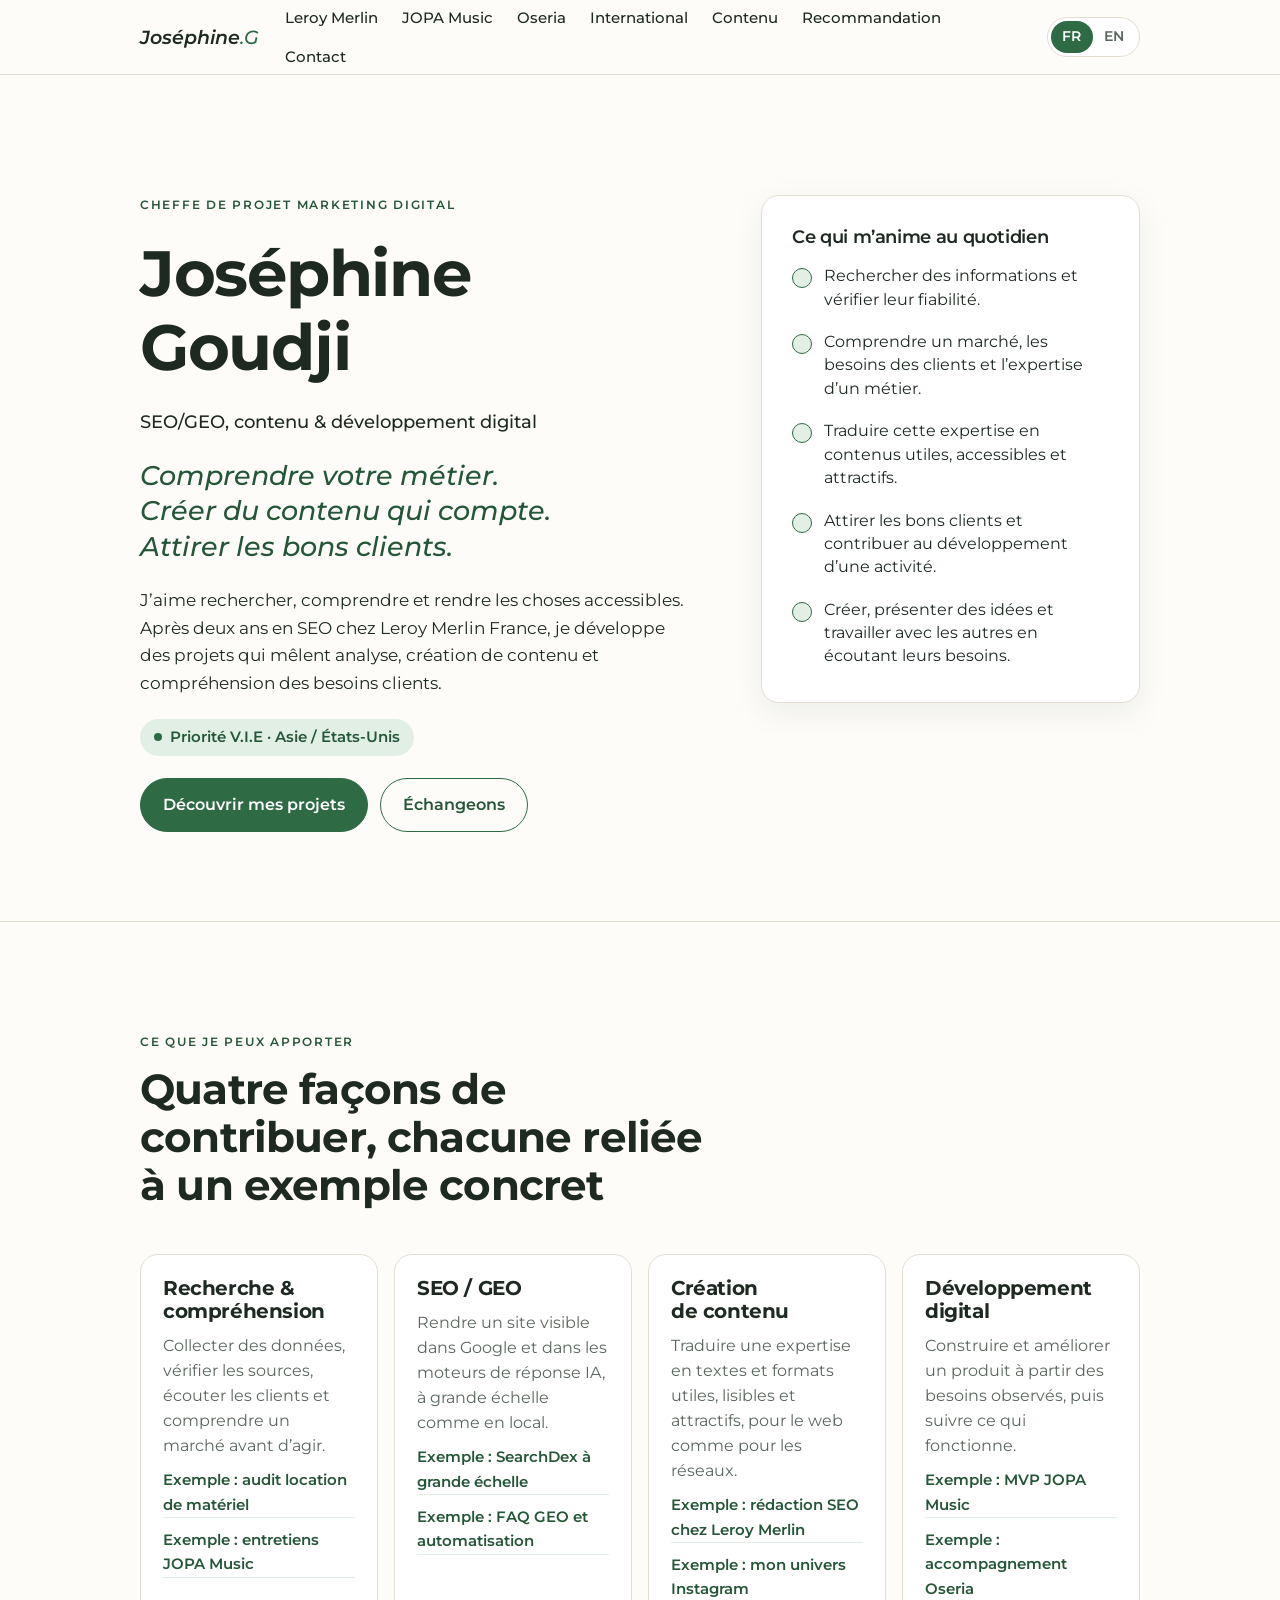
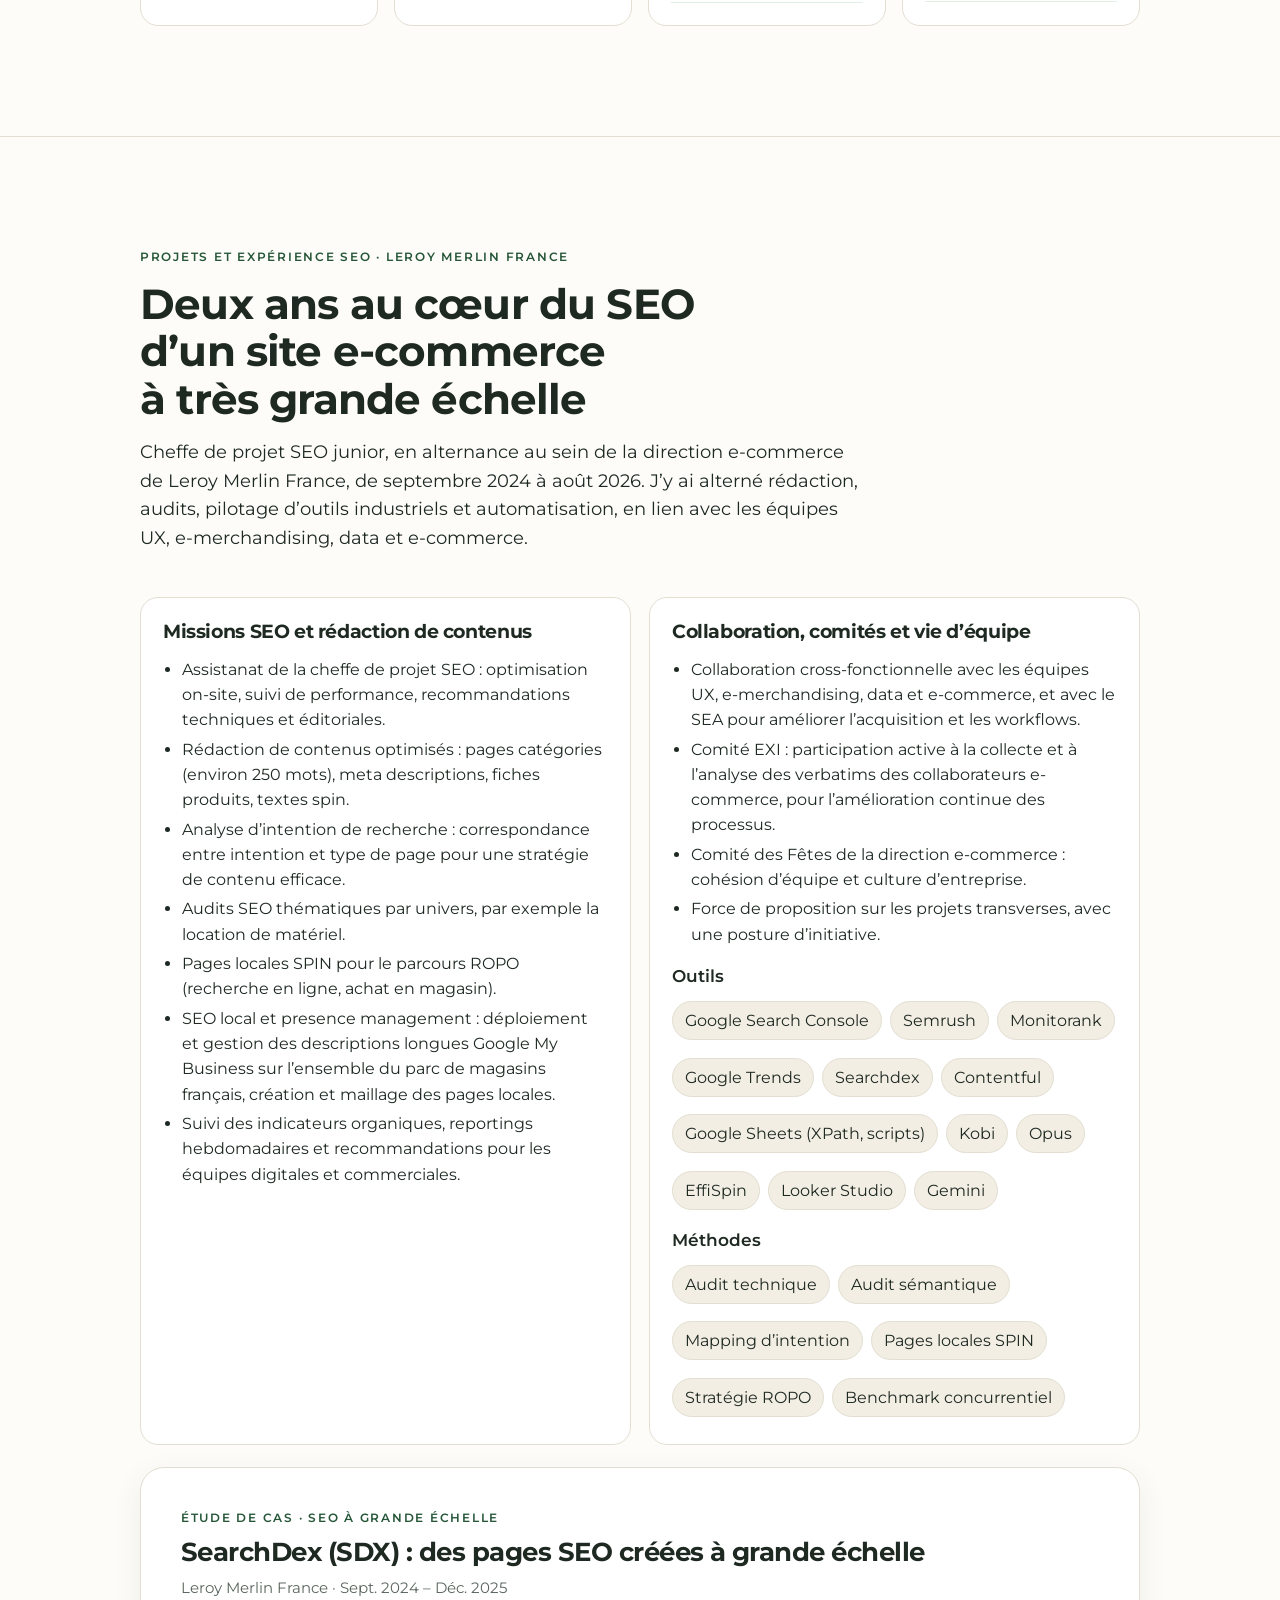
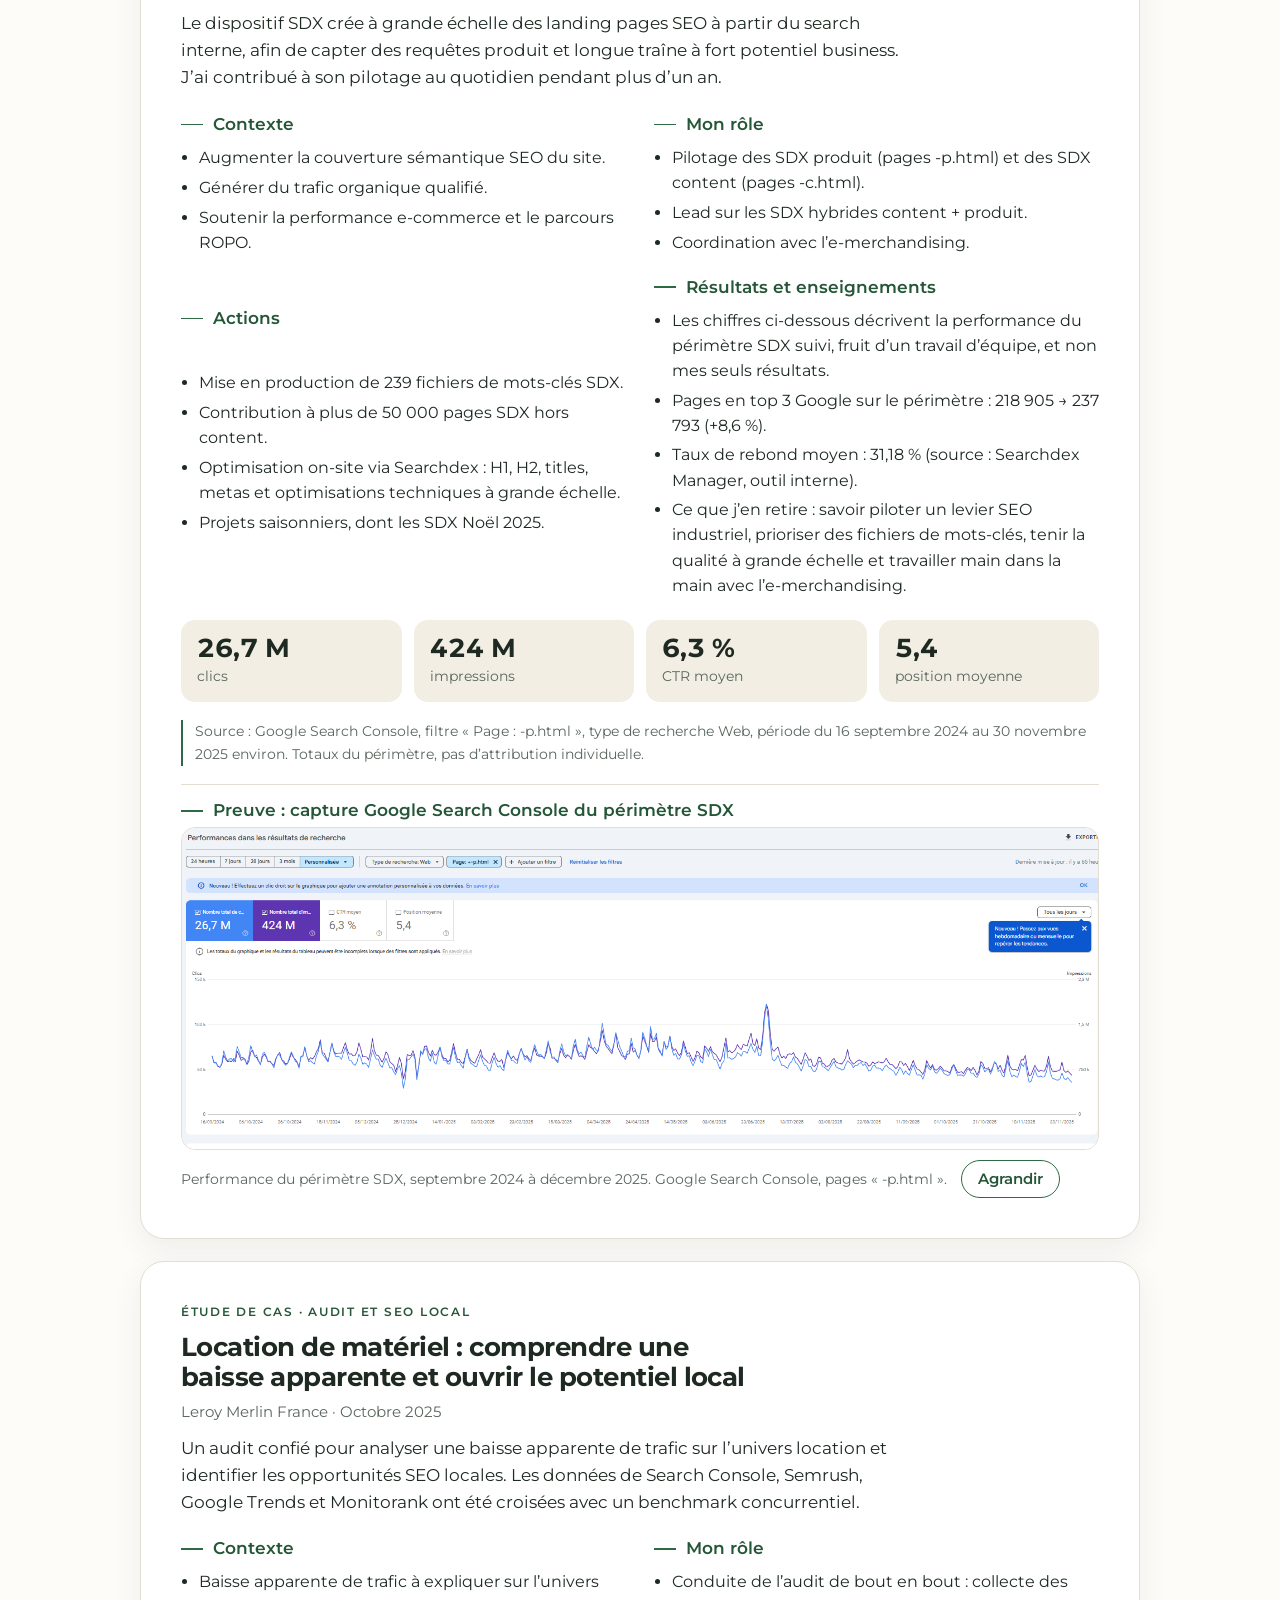
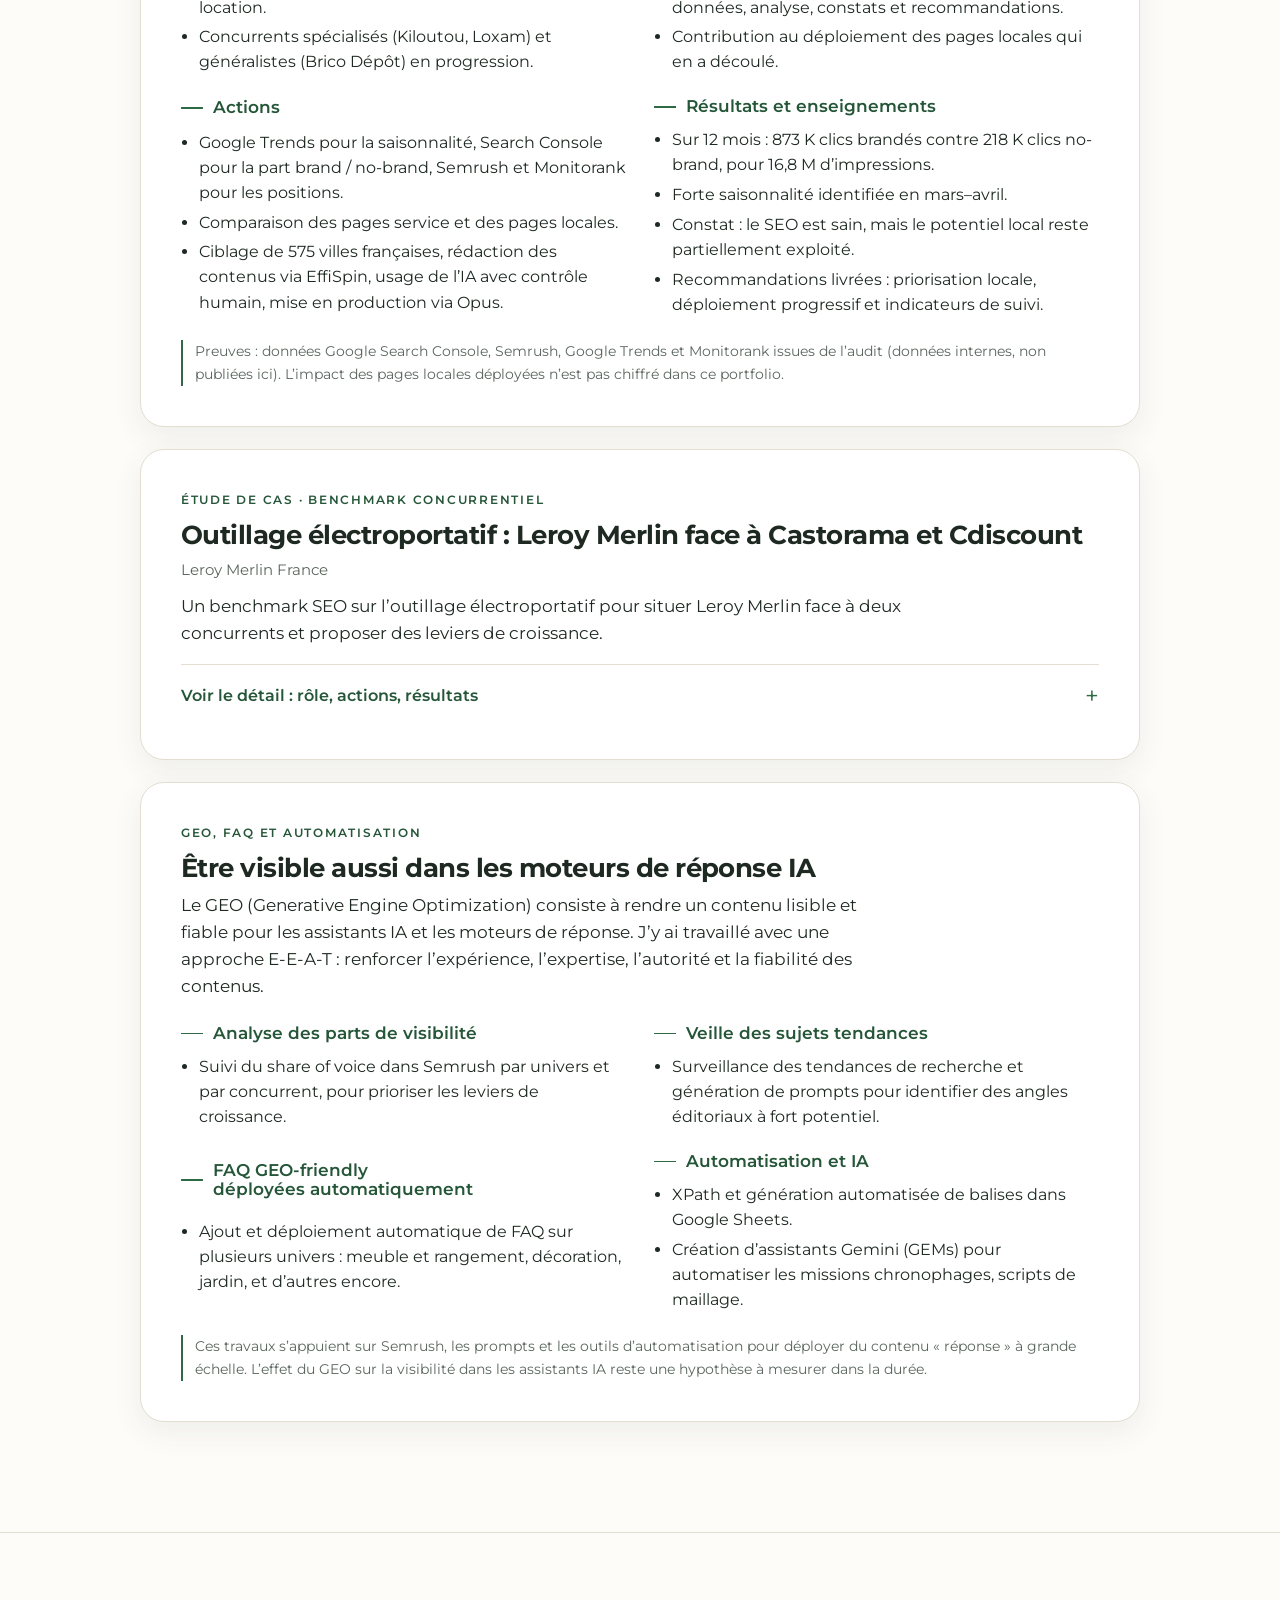
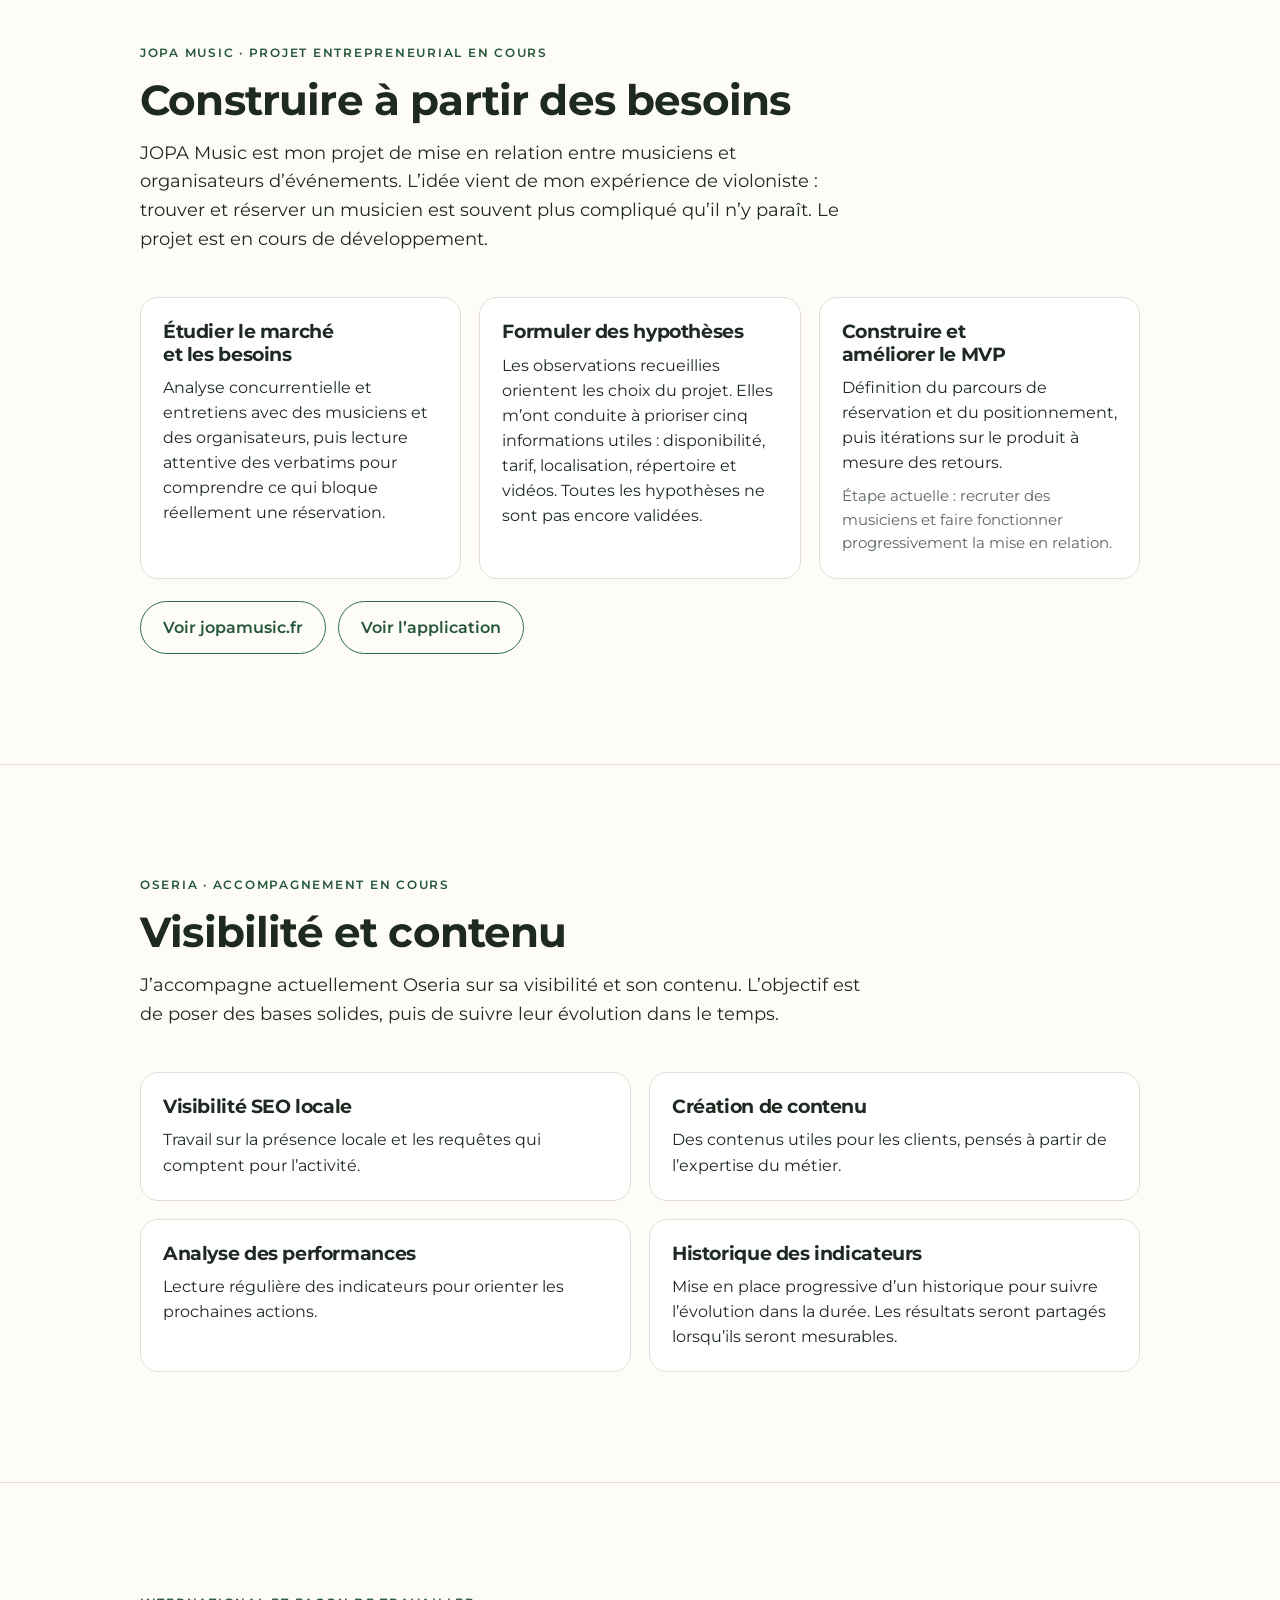
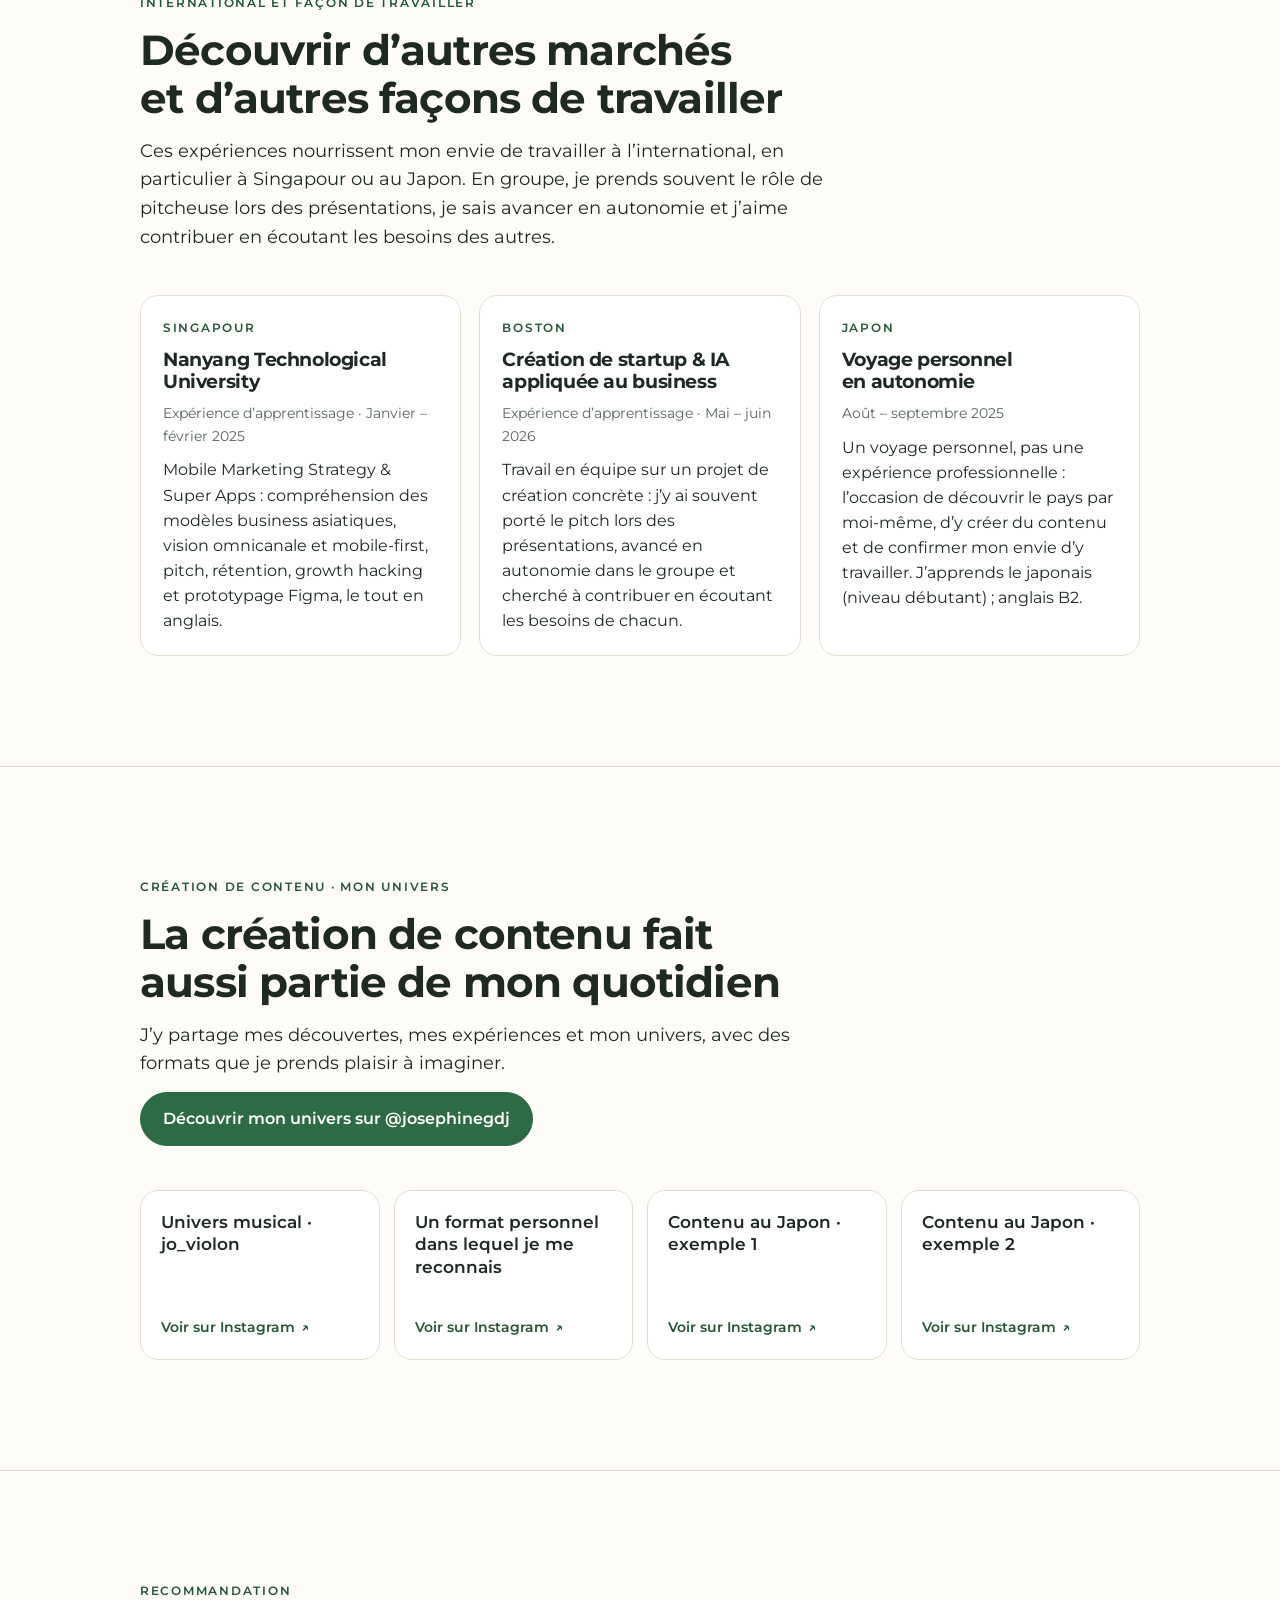
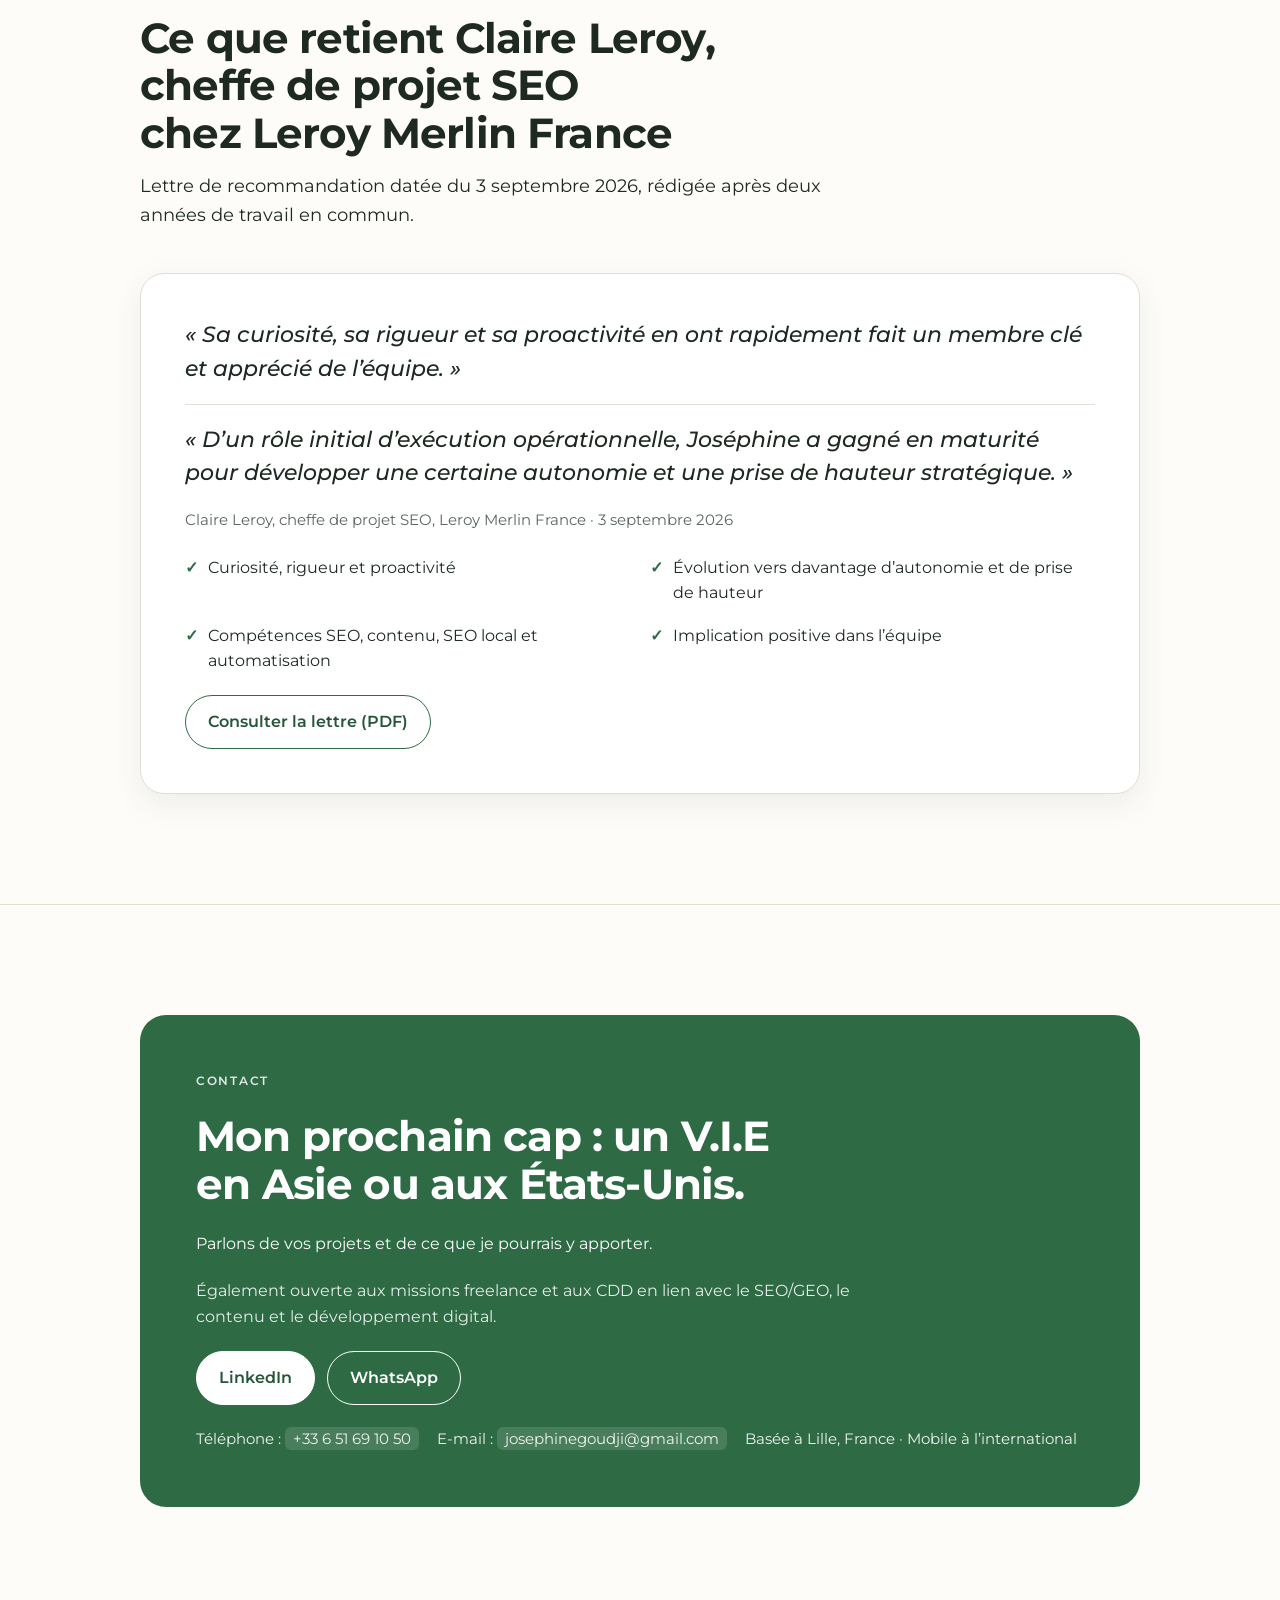
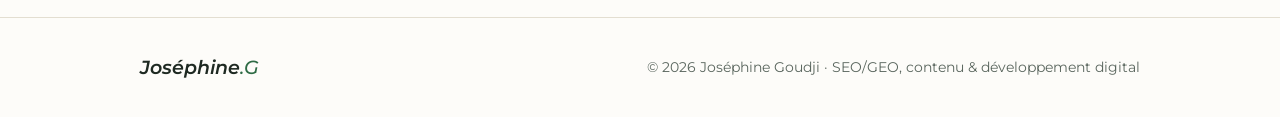
==== index.html @ da3f909b "Add bilingual portfolio with SEO evidence and recommendation letter" ====
<!doctype html><html><head><meta charset=utf8><meta name=viewport content="width=device-width,initial-scale=1,viewport-fit=cover"><style>:root{color-scheme:light;box-sizing:border-box;padding-top:env(safe-area-inset-top,0px);padding-bottom:env(safe-area-inset-bottom,0px)}html{scroll-padding-top:env(safe-area-inset-top,0px)}body{margin:0;padding:0;font:14px -apple-system,BlinkMacSystemFont,sans-serif;background:#faf9f5;color:#141413}img{max-width:100%}[hidden]:not([hidden=until-found i]){display:none!important}</style></head><body>
<title>Joséphine Goudji</title>
<meta name="description" content="Joséphine Goudji, cheffe de projet marketing digital : SEO/GEO, création de contenu et développement digital. Deux ans en SEO chez Leroy Merlin France. Priorité V.I.E en Asie ou aux États-Unis.">
<meta name="author" content="Joséphine Goudji">
<meta property="og:title" content="Joséphine Goudji · SEO/GEO, contenu & développement digital">
<meta property="og:description" content="Comprendre votre métier. Créer du contenu qui compte. Attirer les bons clients.">
<meta property="og:type" content="website">
<link rel="preconnect" href="https://fonts.googleapis.com">
<link rel="preconnect" href="https://fonts.gstatic.com" crossorigin>
<link rel="stylesheet" href="https://fonts.googleapis.com/css2?family=Montserrat:ital,wght@0,400;0,500;0,600;0,700;1,400;1,500;1,600&display=swap">
<style>
/* Layout: one calm editorial column (max 1080px), sections separated by generous space, cream paper with green ink. */
:root{
  color-scheme:light;
  --bg:#FDFCF9;
  --surface:#FFFFFF;
  --surface-2:#F2EEE3;
  --fg:#1E2922;
  --muted:#5A665E;
  --accent:#2E6B45;
  --accent-ink:#255638;
  --accent-soft:#E2EFE5;
  --line:#E3DED1;
  --shadow:0 10px 30px rgba(46,61,50,.08);
  --display:"Montserrat","Helvetica Neue",Arial,sans-serif;
  --body:"Montserrat","Helvetica Neue",Arial,sans-serif;
  --radius:18px;
}

*{box-sizing:border-box}
html{scroll-behavior:smooth}
@media (prefers-reduced-motion: reduce){ html{scroll-behavior:auto} }
body{margin:0;background:var(--bg);color:var(--fg);font-family:var(--body);font-size:16px;line-height:1.6;-webkit-font-smoothing:antialiased}
img{max-width:100%;height:auto;display:block}
a{color:var(--accent-ink)}
a:focus-visible,button:focus-visible,summary:focus-visible{outline:3px solid var(--accent);outline-offset:3px;border-radius:6px}
h1,h2,h3,h4{font-family:var(--display);font-weight:700;line-height:1.15;margin:0;text-wrap:balance;letter-spacing:-.02em}
h1{font-size:clamp(2.4rem,5.5vw,4rem);font-weight:700}
h2{font-size:clamp(1.9rem,3.6vw,2.6rem)}
h3{font-size:clamp(1.3rem,2.2vw,1.6rem)}
h4{font-size:1.05rem;font-weight:600;letter-spacing:0}
p{margin:0}
ul{margin:0;padding-left:1.2em}
li{margin:.3em 0}
.wrap{max-width:1080px;margin:0 auto;padding-inline:clamp(16px,4vw,40px)}
.narrow{max-width:720px}
.eyebrow{font-size:.78rem;text-transform:uppercase;letter-spacing:.14em;color:var(--accent-ink);font-weight:600}
.muted{color:var(--muted)}
.section{padding-block:clamp(56px,9vw,110px);border-top:1px solid var(--line)}
.section-head{display:grid;gap:14px;margin-bottom:clamp(28px,4vw,44px);max-width:720px}
.lead{font-size:1.12rem;max-width:62ch}

/* language */
html[data-lang="fr"] [lang="en"]:not([data-keep]),
html[data-lang="en"] [lang="fr"]:not([data-keep]){display:none !important}

/* nav */
.nav{position:sticky;top:env(safe-area-inset-top,0px);z-index:50;background:color-mix(in srgb,var(--bg) 88%,transparent);backdrop-filter:blur(10px);-webkit-backdrop-filter:blur(10px);border-bottom:1px solid var(--line)}
.nav .wrap{display:flex;align-items:center;justify-content:space-between;gap:16px;min-height:64px}
.sig{font-family:var(--display);font-style:italic;font-weight:600;font-size:1.2rem;text-decoration:none;color:var(--fg);white-space:nowrap}
.sig b{color:var(--accent);font-weight:500}
.nav-links{display:flex;gap:4px;list-style:none;margin:0;padding:0;flex-wrap:wrap}
.nav-links a{text-decoration:none;color:var(--fg);padding:8px 10px;border-radius:999px;font-size:.95rem;font-weight:500}
.nav-links a:hover{background:var(--accent-soft)}
.nav-right{display:flex;align-items:center;gap:10px}
.lang{display:inline-flex;border:1px solid var(--line);border-radius:999px;padding:3px;background:var(--surface)}
.lang button{border:0;background:transparent;color:var(--muted);font:inherit;font-weight:600;font-size:.85rem;padding:5px 11px;border-radius:999px;cursor:pointer;letter-spacing:.04em}
.lang button[aria-pressed="true"]{background:var(--accent);color:#fff}
.menu-btn{display:none;border:1px solid var(--line);background:var(--surface);color:var(--fg);font:inherit;font-weight:600;padding:7px 12px;border-radius:999px;cursor:pointer}
@media (max-width: 900px){
  .menu-btn{display:inline-block}
  .nav-links{display:none;position:absolute;left:0;right:0;top:100%;background:var(--bg);border-bottom:1px solid var(--line);flex-direction:column;padding:10px clamp(16px,4vw,40px) 16px;box-shadow:var(--shadow)}
  .nav-links.open{display:flex}
  .nav-links a{padding:12px 10px;font-size:1.05rem}
}

/* buttons */
.btn{display:inline-flex;align-items:center;gap:8px;text-decoration:none;font-weight:600;padding:13px 22px;border-radius:999px;border:1.5px solid var(--accent);transition:transform .18s ease,background .18s ease,color .18s ease;font-size:1rem;cursor:pointer;font-family:var(--body)}
.btn-primary{background:var(--accent);color:#fff}
.btn-primary:hover{background:var(--accent-ink);border-color:var(--accent-ink)}
.btn-ghost{background:transparent;color:var(--accent-ink)}
.btn-ghost:hover{background:var(--accent-soft)}
.btn-sm{padding:9px 16px;font-size:.92rem}
@media (hover:hover){ .btn:hover{transform:translateY(-1px)} }
@media (prefers-reduced-motion: reduce){ .btn{transition:none} .btn:hover{transform:none} }

/* hero */
.hero{padding-block:clamp(56px,10vw,120px) clamp(48px,7vw,90px)}
.hero-grid{display:grid;gap:clamp(28px,5vw,64px);grid-template-columns:1.25fr .85fr;align-items:start}
@media (max-width: 860px){ .hero-grid{grid-template-columns:1fr} }
.hero-inner{display:grid;gap:22px}
.hero .tagline{font-family:var(--display);font-size:clamp(1.25rem,2.3vw,1.7rem);font-style:italic;font-weight:500;color:var(--accent-ink);line-height:1.3;max-width:24ch}
.hero .sub{font-size:1.15rem;font-weight:500}
.hero .intro{max-width:58ch;font-size:1.08rem}
.pill{display:inline-flex;align-items:center;gap:8px;background:var(--accent-soft);color:var(--accent-ink);border-radius:999px;padding:7px 14px;font-weight:600;font-size:.92rem;width:max-content;max-width:100%}
.pill::before{content:"";width:8px;height:8px;border-radius:50%;background:var(--accent);flex:none}
.cta-row{display:flex;flex-wrap:wrap;gap:12px}
.drives{background:var(--surface);border:1px solid var(--line);border-radius:var(--radius);padding:clamp(20px,3vw,30px);box-shadow:var(--shadow)}
.drives h2{font-size:1.15rem;margin-bottom:12px;font-weight:600}
.drives ul{list-style:none;padding:0;display:grid;gap:10px}
.drives li{display:flex;gap:12px;align-items:flex-start;line-height:1.45}
.drives li::before{content:"";flex:none;width:18px;height:18px;margin-top:4px;border-radius:50%;background:var(--accent-soft);border:1.5px solid var(--accent)}
.fade{animation:fade .7s ease both}
@keyframes fade{from{opacity:.001;transform:translateY(8px)}to{opacity:1;transform:none}}
@media (prefers-reduced-motion: reduce){ .fade{animation:none} }

/* offer cards */
.offer{display:grid;grid-template-columns:repeat(4,1fr);gap:16px}
@media (max-width: 980px){ .offer{grid-template-columns:repeat(2,1fr)} }
@media (max-width: 520px){ .offer{grid-template-columns:1fr} }
.offer article{background:var(--surface);border:1px solid var(--line);border-radius:var(--radius);padding:22px;display:grid;gap:10px;align-content:start;min-width:0}
.offer h3{font-size:1.25rem}
.offer p{color:var(--muted);font-size:.98rem}
.offer a{font-weight:600;text-decoration:none;font-size:.95rem;border-bottom:1.5px solid var(--accent-soft)}
.offer a:hover{border-color:var(--accent)}

/* chips */
.chips{display:flex;flex-wrap:wrap;gap:8px;list-style:none;padding:0;margin:0}
.chips li{background:var(--surface-2);border:1px solid var(--line);border-radius:999px;padding:6px 12px;font-size:.9rem}

/* case studies */
.case{background:var(--surface);border:1px solid var(--line);border-radius:calc(var(--radius) + 6px);padding:clamp(22px,4vw,40px);display:grid;gap:18px;margin-top:22px;box-shadow:var(--shadow)}
.case-top{display:grid;gap:10px}
.case-top .meta{display:flex;flex-wrap:wrap;gap:8px 16px;color:var(--muted);font-size:.92rem}
.case .summary{font-size:1.05rem;max-width:66ch}
.steps{display:grid;grid-template-columns:repeat(2,1fr);gap:18px 28px;margin-top:6px}
@media (max-width: 700px){ .steps{grid-template-columns:1fr} }
.step{display:grid;gap:6px;min-width:0}
.step h4{display:flex;align-items:center;gap:10px;color:var(--accent-ink)}
.step h4::before{content:"";width:22px;height:1.5px;background:var(--accent)}
.step ul{padding-left:1.1em}
.step li{font-size:.98rem}
details{border-top:1px solid var(--line);padding-top:8px}
summary{list-style:none;cursor:pointer;display:flex;align-items:center;justify-content:space-between;gap:12px;font-weight:600;padding:10px 0;color:var(--accent-ink)}
summary::-webkit-details-marker{display:none}
summary::after{content:"+";font-family:var(--display);font-weight:400;font-size:1.5rem;line-height:1;color:var(--accent);transition:transform .2s}
details[open] summary::after{transform:rotate(45deg)}
@media (prefers-reduced-motion: reduce){ summary::after{transition:none} }
details > div{padding:4px 0 10px}
.proof{border-top:1px solid var(--line);padding-top:16px}
.kpis{display:grid;grid-template-columns:repeat(4,1fr);gap:12px}
@media (max-width: 720px){ .kpis{grid-template-columns:repeat(2,1fr)} }
.kpi{background:var(--surface-2);border-radius:14px;padding:14px 16px;min-width:0}
.kpi b{display:block;font-family:var(--display);font-size:1.6rem;font-weight:700;font-variant-numeric:tabular-nums;line-height:1.1}
.kpi span{font-size:.85rem;color:var(--muted)}
.note{font-size:.9rem;color:var(--muted);border-left:2px solid var(--accent);padding-left:12px}
figure{margin:0;display:grid;gap:10px}
.shot{border:1px solid var(--line);border-radius:14px;overflow:hidden;background:#fff;cursor:zoom-in;padding:0;width:100%;display:block}
.shot img{width:100%}
figcaption{font-size:.9rem;color:var(--muted);display:flex;flex-wrap:wrap;gap:6px 14px;align-items:center}
dialog.lightbox{border:0;padding:0;background:transparent;max-width:min(96vw,1700px);width:auto;margin:auto}
dialog.lightbox::backdrop{background:rgba(10,16,12,.86)}
dialog.lightbox .frame{background:#fff;border-radius:12px;padding:10px;display:grid;gap:8px;max-height:92vh;overflow:auto}
dialog.lightbox img{max-width:100%;width:1640px;max-height:none}
dialog.lightbox .bar{display:flex;justify-content:space-between;align-items:center;gap:10px;font-size:.9rem;color:#3b4a40}
dialog.lightbox button{border:1px solid #cfd6d0;background:#f4f6f3;color:#1e2922;border-radius:999px;padding:6px 14px;font:inherit;font-weight:600;cursor:pointer}

/* grids */
.grid-2{display:grid;grid-template-columns:repeat(2,1fr);gap:18px}
.grid-3{display:grid;grid-template-columns:repeat(3,1fr);gap:18px}
@media (max-width: 900px){ .grid-3{grid-template-columns:repeat(2,1fr)} }
@media (max-width: 600px){ .grid-2,.grid-3{grid-template-columns:1fr} }
.card{background:var(--surface);border:1px solid var(--line);border-radius:var(--radius);padding:22px;display:grid;gap:10px;align-content:start;min-width:0}
.card h3{font-size:1.2rem}
.card p,.card li{font-size:.98rem}
.card .muted{font-size:.92rem}

/* instagram */
.insta-cards{display:grid;grid-template-columns:repeat(4,1fr);gap:14px}
@media (max-width: 900px){ .insta-cards{grid-template-columns:repeat(2,1fr)} }
@media (max-width: 480px){ .insta-cards{grid-template-columns:1fr} }
.insta{background:var(--surface);border:1px solid var(--line);border-radius:var(--radius);padding:20px;display:grid;gap:14px;align-content:space-between;min-height:170px;text-decoration:none;color:var(--fg);transition:transform .18s ease,border-color .18s ease}
.insta:hover{border-color:var(--accent);transform:translateY(-2px)}
@media (prefers-reduced-motion: reduce){ .insta{transition:none} .insta:hover{transform:none} }
.insta .k{font-family:var(--display);font-size:1.05rem;font-weight:600;line-height:1.35}
.insta .go{font-size:.9rem;font-weight:600;color:var(--accent-ink);display:flex;align-items:center;gap:6px}
.insta .go::after{content:"↗"}

/* timeline-ish */
.world{display:grid;grid-template-columns:repeat(3,1fr);gap:18px}
@media (max-width: 900px){ .world{grid-template-columns:1fr} }
.world .card .when{font-size:.88rem;color:var(--muted)}

/* quote */
.quote{background:var(--surface);border:1px solid var(--line);border-radius:calc(var(--radius) + 6px);padding:clamp(24px,4vw,44px);display:grid;gap:18px;box-shadow:var(--shadow)}
blockquote{margin:0;font-family:var(--display);font-size:clamp(1.1rem,2vw,1.4rem);font-style:italic;font-weight:500;line-height:1.5;color:var(--fg);text-wrap:pretty}
blockquote + blockquote{border-top:1px solid var(--line);padding-top:18px}
.quote cite{font-style:normal;font-size:.95rem;color:var(--muted)}
.points{display:grid;grid-template-columns:repeat(2,1fr);gap:8px 20px;list-style:none;padding:0}
@media (max-width: 600px){ .points{grid-template-columns:1fr} }
.points li{display:flex;gap:10px;align-items:flex-start;font-size:.98rem}
.points li::before{content:"✓";color:var(--accent);font-weight:700;flex:none}

/* contact */
.contact-box{background:var(--accent);color:#fff;border-radius:calc(var(--radius) + 8px);padding:clamp(28px,5vw,56px);display:grid;gap:22px}
.contact-box h2{color:#fff}
.contact-box p{max-width:60ch}
.contact-box .secondary{opacity:.88;font-size:1rem}
.contact-links{display:flex;flex-wrap:wrap;gap:12px}
.contact-box .btn{border-color:#fff;color:#fff;background:transparent}
.contact-box .btn:hover{background:#fff;color:var(--accent-ink)}
.contact-box .btn.solid{background:#fff;color:var(--accent-ink)}
.contact-box .btn.solid:hover{background:#EAF3EC}
.contact-plain{display:flex;flex-wrap:wrap;gap:8px 18px;font-size:.95rem;opacity:.92}
.contact-plain code{font-family:inherit;user-select:all;background:rgba(255,255,255,.14);padding:2px 8px;border-radius:6px}
footer{padding-block:34px;border-top:1px solid var(--line);color:var(--muted);font-size:.9rem}
footer .wrap{display:flex;flex-wrap:wrap;gap:10px 20px;justify-content:space-between;align-items:center}
.sr-only{position:absolute;width:1px;height:1px;overflow:hidden;clip:rect(0 0 0 0);white-space:nowrap}
</style>
<script>
(function(){try{var s=localStorage.getItem('jg-lang');if(s==='en'||s==='fr'){document.documentElement.setAttribute('data-lang',s);document.documentElement.setAttribute('lang',s);}}catch(e){}})();
</script>

<header class="nav">
  <div class="wrap">
    <a class="sig" href="#accueil" aria-label="Joséphine.G — accueil">Joséphine<b>.G</b></a>
    <nav aria-label="Navigation principale">
      <ul class="nav-links" id="navlinks">
        <li><a href="#projets">Leroy Merlin</a></li>
        <li><a href="#jopa">JOPA Music</a></li>
        <li><a href="#oseria">Oseria</a></li>
        <li><a href="#international">International</a></li>
        <li><a href="#contenu"><span lang="fr">Contenu</span><span lang="en">Content</span></a></li>
        <li><a href="#recommandation"><span lang="fr">Recommandation</span><span lang="en">Reference</span></a></li>
        <li><a href="#contact">Contact</a></li>
      </ul>
    </nav>
    <div class="nav-right">
      <div class="lang" role="group" aria-label="Langue / Language">
        <button type="button" id="lang-fr" aria-pressed="true" lang="fr" data-keep>FR</button>
        <button type="button" id="lang-en" aria-pressed="false" lang="en" data-keep>EN</button>
      </div>
      <button type="button" class="menu-btn" id="menubtn" aria-expanded="false" aria-controls="navlinks">Menu</button>
    </div>
  </div>
</header>

<main>
<!-- 1. ACCUEIL -->
<section class="hero" id="accueil">
  <div class="wrap hero-grid">
    <div class="hero-inner fade">
      <span class="eyebrow"><span lang="fr">Cheffe de projet marketing digital</span><span lang="en">Digital marketing project manager</span></span>
      <h1>Joséphine Goudji</h1>
      <p class="sub"><span lang="fr">SEO/GEO, contenu &amp; développement digital</span><span lang="en">SEO/GEO, content &amp; digital growth</span></p>
      <p class="tagline"><span lang="fr">Comprendre votre métier. Créer du contenu qui compte. Attirer les bons clients.</span><span lang="en">Understand your business. Create content that counts. Attract the right customers.</span></p>
      <p class="intro"><span lang="fr">J’aime rechercher, comprendre et rendre les choses accessibles. Après deux ans en SEO chez Leroy Merlin France, je développe des projets qui mêlent analyse, création de contenu et compréhension des besoins clients.</span><span lang="en">I like researching, understanding and making things accessible. After two years in SEO at Leroy Merlin France, I build projects that combine analysis, content creation and a close reading of customer needs.</span></p>
      <span class="pill"><span lang="fr">Priorité V.I.E · Asie / États-Unis</span><span lang="en">Priority: V.I.E · Asia / United States</span></span>
      <div class="cta-row">
        <a class="btn btn-primary" href="#projets"><span lang="fr">Découvrir mes projets</span><span lang="en">See my work</span></a>
        <a class="btn btn-ghost" href="#contact"><span lang="fr">Échangeons</span><span lang="en">Let’s talk</span></a>
      </div>
    </div>
    <aside class="drives fade" aria-labelledby="drives-h">
      <h2 id="drives-h"><span lang="fr">Ce qui m’anime au quotidien</span><span lang="en">What drives me day to day</span></h2>
      <ul>
        <li><span lang="fr">Rechercher des informations et vérifier leur fiabilité.</span><span lang="en">Researching information and checking how reliable it is.</span></li>
        <li><span lang="fr">Comprendre un marché, les besoins des clients et l’expertise d’un métier.</span><span lang="en">Understanding a market, its customers’ needs and the expertise of a trade.</span></li>
        <li><span lang="fr">Traduire cette expertise en contenus utiles, accessibles et attractifs.</span><span lang="en">Turning that expertise into useful, accessible and appealing content.</span></li>
        <li><span lang="fr">Attirer les bons clients et contribuer au développement d’une activité.</span><span lang="en">Attracting the right customers and helping a business grow.</span></li>
        <li><span lang="fr">Créer, présenter des idées et travailler avec les autres en écoutant leurs besoins.</span><span lang="en">Creating, pitching ideas and working with others by listening to what they need.</span></li>
      </ul>
    </aside>
  </div>
</section>

<!-- Ce que je peux apporter -->
<section class="section" id="apports" aria-labelledby="apports-h">
  <div class="wrap">
    <div class="section-head">
      <span class="eyebrow"><span lang="fr">Ce que je peux apporter</span><span lang="en">What I can bring</span></span>
      <h2 id="apports-h"><span lang="fr">Quatre façons de contribuer, chacune reliée à un exemple concret</span><span lang="en">Four ways to contribute, each tied to a concrete example</span></h2>
    </div>
    <div class="offer">
      <article>
        <h3><span lang="fr">Recherche &amp; compréhension</span><span lang="en">Research &amp; understanding</span></h3>
        <p><span lang="fr">Collecter des données, vérifier les sources, écouter les clients et comprendre un marché avant d’agir.</span><span lang="en">Gathering data, checking sources, listening to customers and understanding a market before acting.</span></p>
        <a href="#cas-location"><span lang="fr">Exemple : audit location de matériel</span><span lang="en">Example: equipment rental audit</span></a>
        <a href="#jopa"><span lang="fr">Exemple : entretiens JOPA Music</span><span lang="en">Example: JOPA Music interviews</span></a>
      </article>
      <article>
        <h3>SEO / GEO</h3>
        <p><span lang="fr">Rendre un site visible dans Google et dans les moteurs de réponse IA, à grande échelle comme en local.</span><span lang="en">Making a site visible in Google and in AI answer engines, at scale and locally.</span></p>
        <a href="#cas-sdx"><span lang="fr">Exemple : SearchDex à grande échelle</span><span lang="en">Example: SearchDex at scale</span></a>
        <a href="#geo"><span lang="fr">Exemple : FAQ GEO et automatisation</span><span lang="en">Example: GEO FAQs and automation</span></a>
      </article>
      <article>
        <h3><span lang="fr">Création de contenu</span><span lang="en">Content creation</span></h3>
        <p><span lang="fr">Traduire une expertise en textes et formats utiles, lisibles et attractifs, pour le web comme pour les réseaux.</span><span lang="en">Turning expertise into useful, readable and appealing texts and formats, for the web and for social media.</span></p>
        <a href="#missions"><span lang="fr">Exemple : rédaction SEO chez Leroy Merlin</span><span lang="en">Example: SEO writing at Leroy Merlin</span></a>
        <a href="#contenu"><span lang="fr">Exemple : mon univers Instagram</span><span lang="en">Example: my Instagram universe</span></a>
      </article>
      <article>
        <h3><span lang="fr">Développement digital</span><span lang="en">Digital growth</span></h3>
        <p><span lang="fr">Construire et améliorer un produit à partir des besoins observés, puis suivre ce qui fonctionne.</span><span lang="en">Building and improving a product from observed needs, then tracking what works.</span></p>
        <a href="#jopa"><span lang="fr">Exemple : MVP JOPA Music</span><span lang="en">Example: JOPA Music MVP</span></a>
        <a href="#oseria"><span lang="fr">Exemple : accompagnement Oseria</span><span lang="en">Example: supporting Oseria</span></a>
      </article>
    </div>
  </div>
</section>

<!-- 2. PROJETS ET EXPÉRIENCE SEO — LEROY MERLIN -->
<section class="section" id="projets" aria-labelledby="projets-h">
  <div class="wrap">
    <div class="section-head">
      <span class="eyebrow"><span lang="fr">Projets et expérience SEO · Leroy Merlin France</span><span lang="en">SEO projects and experience · Leroy Merlin France</span></span>
      <h2 id="projets-h"><span lang="fr">Deux ans au cœur du SEO d’un site e-commerce à très grande échelle</span><span lang="en">Two years inside the SEO of a very large e-commerce site</span></h2>
      <p class="lead"><span lang="fr">Cheffe de projet SEO junior, en alternance au sein de la direction e-commerce de Leroy Merlin France, de septembre 2024 à août 2026. J’y ai alterné rédaction, audits, pilotage d’outils industriels et automatisation, en lien avec les équipes UX, e-merchandising, data et e-commerce.</span><span lang="en">Junior SEO project manager, on a work-study contract within the e-commerce department of Leroy Merlin France, from September 2024 to August 2026. I moved between writing, audits, running large-scale tooling and automation, alongside the UX, e-merchandising, data and e-commerce teams.</span></p>
    </div>

    <!-- Missions -->
    <div id="missions" class="grid-2">
      <article class="card">
        <h3><span lang="fr">Missions SEO et rédaction de contenus</span><span lang="en">SEO missions and content writing</span></h3>
        <ul>
          <li><span lang="fr">Assistanat de la cheffe de projet SEO : optimisation on-site, suivi de performance, recommandations techniques et éditoriales.</span><span lang="en">Supporting the SEO project manager: on-site optimisation, performance tracking, technical and editorial recommendations.</span></li>
          <li><span lang="fr">Rédaction de contenus optimisés : pages catégories (environ 250 mots), meta descriptions, fiches produits, textes spin.</span><span lang="en">Writing optimised content: category pages (around 250 words), meta descriptions, product sheets, spin texts.</span></li>
          <li><span lang="fr">Analyse d’intention de recherche : correspondance entre intention et type de page pour une stratégie de contenu efficace.</span><span lang="en">Search intent analysis: matching intent to page type for an effective content strategy.</span></li>
          <li><span lang="fr">Audits SEO thématiques par univers, par exemple la location de matériel.</span><span lang="en">Thematic SEO audits by category, for example equipment rental.</span></li>
          <li><span lang="fr">Pages locales SPIN pour le parcours ROPO (recherche en ligne, achat en magasin).</span><span lang="en">Local SPIN pages for the ROPO journey (research online, purchase offline).</span></li>
          <li><span lang="fr">SEO local et presence management : déploiement et gestion des descriptions longues Google My Business sur l’ensemble du parc de magasins français, création et maillage des pages locales.</span><span lang="en">Local SEO and presence management: deploying and managing long Google My Business descriptions across all French stores, creating and interlinking local pages.</span></li>
          <li><span lang="fr">Suivi des indicateurs organiques, reportings hebdomadaires et recommandations pour les équipes digitales et commerciales.</span><span lang="en">Organic KPI monitoring, weekly reporting and recommendations for digital and commercial teams.</span></li>
        </ul>
      </article>
      <article class="card">
        <h3><span lang="fr">Collaboration, comités et vie d’équipe</span><span lang="en">Collaboration, committees and team life</span></h3>
        <ul>
          <li><span lang="fr">Collaboration cross-fonctionnelle avec les équipes UX, e-merchandising, data et e-commerce, et avec le SEA pour améliorer l’acquisition et les workflows.</span><span lang="en">Cross-functional work with the UX, e-merchandising, data and e-commerce teams, and with paid search to improve acquisition and workflows.</span></li>
          <li><span lang="fr">Comité EXI : participation active à la collecte et à l’analyse des verbatims des collaborateurs e-commerce, pour l’amélioration continue des processus.</span><span lang="en">EXI committee: active role in collecting and analysing e-commerce employees’ feedback to improve processes continuously.</span></li>
          <li><span lang="fr">Comité des Fêtes de la direction e-commerce : cohésion d’équipe et culture d’entreprise.</span><span lang="en">E-commerce department events committee: team cohesion and company culture.</span></li>
          <li><span lang="fr">Force de proposition sur les projets transverses, avec une posture d’initiative.</span><span lang="en">Proactive on cross-team projects, with an initiative-taking stance.</span></li>
        </ul>
        <h4 style="margin-top:6px"><span lang="fr">Outils</span><span lang="en">Tools</span></h4>
        <ul class="chips" aria-label="Outils">
          <li>Google Search Console</li><li>Semrush</li><li>Monitorank</li><li>Google Trends</li><li>Searchdex</li><li>Contentful</li><li>Google Sheets (XPath, scripts)</li><li>Kobi</li><li>Opus</li><li>EffiSpin</li><li>Looker Studio</li><li>Gemini</li>
        </ul>
        <h4 style="margin-top:6px"><span lang="fr">Méthodes</span><span lang="en">Methods</span></h4>
        <ul class="chips" aria-label="Méthodes">
          <li><span lang="fr">Audit technique</span><span lang="en">Technical audit</span></li>
          <li><span lang="fr">Audit sémantique</span><span lang="en">Semantic audit</span></li>
          <li><span lang="fr">Mapping d’intention</span><span lang="en">Intent mapping</span></li>
          <li><span lang="fr">Pages locales SPIN</span><span lang="en">Local SPIN pages</span></li>
          <li><span lang="fr">Stratégie ROPO</span><span lang="en">ROPO strategy</span></li>
          <li><span lang="fr">Benchmark concurrentiel</span><span lang="en">Competitive benchmark</span></li>
        </ul>
      </article>
    </div>

    <!-- Étude de cas 1 : SearchDex -->
    <article class="case" id="cas-sdx" aria-labelledby="sdx-h">
      <div class="case-top">
        <span class="eyebrow"><span lang="fr">Étude de cas · SEO à grande échelle</span><span lang="en">Case study · SEO at scale</span></span>
        <h3 id="sdx-h"><span lang="fr">SearchDex (SDX) : des pages SEO créées à grande échelle</span><span lang="en">SearchDex (SDX): SEO landing pages created at scale</span></h3>
        <div class="meta">
          <span><span lang="fr">Leroy Merlin France · Sept. 2024 – Déc. 2025</span><span lang="en">Leroy Merlin France · Sept. 2024 – Dec. 2025</span></span>
        </div>
        <p class="summary"><span lang="fr">Le dispositif SDX crée à grande échelle des landing pages SEO à partir du search interne, afin de capter des requêtes produit et longue traîne à fort potentiel business. J’ai contribué à son pilotage au quotidien pendant plus d’un an.</span><span lang="en">The SDX system creates SEO landing pages at scale from internal search data, to capture product and long-tail queries with high business potential. I helped run it day to day for over a year.</span></p>
      </div>

      <div class="steps">
        <div class="step">
          <h4><span lang="fr">Contexte</span><span lang="en">Context</span></h4>
          <ul>
            <li><span lang="fr">Augmenter la couverture sémantique SEO du site.</span><span lang="en">Increase the site’s SEO semantic coverage.</span></li>
            <li><span lang="fr">Générer du trafic organique qualifié.</span><span lang="en">Generate qualified organic traffic.</span></li>
            <li><span lang="fr">Soutenir la performance e-commerce et le parcours ROPO.</span><span lang="en">Support e-commerce performance and the ROPO journey.</span></li>
          </ul>
        </div>
        <div class="step">
          <h4><span lang="fr">Mon rôle</span><span lang="en">My role</span></h4>
          <ul>
            <li><span lang="fr">Pilotage des SDX produit (pages -p.html) et des SDX content (pages -c.html).</span><span lang="en">Running product SDX (-p.html pages) and content SDX (-c.html pages).</span></li>
            <li><span lang="fr">Lead sur les SDX hybrides content + produit.</span><span lang="en">Lead on hybrid content + product SDX.</span></li>
            <li><span lang="fr">Coordination avec l’e-merchandising.</span><span lang="en">Coordination with e-merchandising.</span></li>
          </ul>
        </div>
        <div class="step">
          <h4>Actions</h4>
          <ul>
            <li><span lang="fr">Mise en production de 239 fichiers de mots-clés SDX.</span><span lang="en">Put 239 SDX keyword files into production.</span></li>
            <li><span lang="fr">Contribution à plus de 50 000 pages SDX hors content.</span><span lang="en">Contributed to more than 50,000 non-content SDX pages.</span></li>
            <li><span lang="fr">Optimisation on-site via Searchdex : H1, H2, titles, metas et optimisations techniques à grande échelle.</span><span lang="en">On-site optimisation through Searchdex: H1, H2, titles, metas and technical fixes at scale.</span></li>
            <li><span lang="fr">Projets saisonniers, dont les SDX Noël 2025.</span><span lang="en">Seasonal projects, including the Christmas 2025 SDX.</span></li>
          </ul>
        </div>
        <div class="step">
          <h4><span lang="fr">Résultats et enseignements</span><span lang="en">Results and lessons</span></h4>
          <ul>
            <li><span lang="fr">Les chiffres ci-dessous décrivent la performance du périmètre SDX suivi, fruit d’un travail d’équipe, et non mes seuls résultats.</span><span lang="en">The figures below describe the performance of the SDX perimeter I worked on. They reflect a team effort, not my results alone.</span></li>
            <li><span lang="fr">Pages en top 3 Google sur le périmètre : 218 905 → 237 793 (+8,6 %).</span><span lang="en">Pages ranking in Google’s top 3 on the perimeter: 218,905 → 237,793 (+8.6%).</span></li>
            <li><span lang="fr">Taux de rebond moyen : 31,18 % (source : Searchdex Manager, outil interne).</span><span lang="en">Average bounce rate: 31.18% (source: Searchdex Manager, internal tool).</span></li>
            <li><span lang="fr">Ce que j’en retire : savoir piloter un levier SEO industriel, prioriser des fichiers de mots-clés, tenir la qualité à grande échelle et travailler main dans la main avec l’e-merchandising.</span><span lang="en">What I take from it: how to run an industrial SEO lever, prioritise keyword files, keep quality high at scale and work hand in hand with e-merchandising.</span></li>
          </ul>
        </div>
      </div>

      <div class="kpis" aria-label="Indicateurs Google Search Console du périmètre SDX">
        <div class="kpi"><b>26,7 M</b><span><span lang="fr">clics</span><span lang="en">clicks</span></span></div>
        <div class="kpi"><b>424 M</b><span>impressions</span></div>
        <div class="kpi"><b>6,3 %</b><span><span lang="fr">CTR moyen</span><span lang="en">average CTR</span></span></div>
        <div class="kpi"><b>5,4</b><span><span lang="fr">position moyenne</span><span lang="en">average position</span></span></div>
      </div>
      <p class="note"><span lang="fr">Source : Google Search Console, filtre « Page : -p.html », type de recherche Web, période du 16 septembre 2024 au 30 novembre 2025 environ. Totaux du périmètre, pas d’attribution individuelle.</span><span lang="en">Source: Google Search Console, filter “Page: -p.html”, Web search type, roughly 16 September 2024 to 30 November 2025. Totals for the perimeter, with no individual attribution.</span></p>

      <div class="step proof">
        <h4><span lang="fr">Preuve : capture Google Search Console du périmètre SDX</span><span lang="en">Evidence: Google Search Console screenshot of the SDX perimeter</span></h4>
        <div>
          <figure>
            <button type="button" class="shot" id="shot-btn" aria-haspopup="dialog" aria-controls="lightbox">
              <img src="src/assets/gsc-sdx-traffic.png" width="1642" height="577" loading="lazy"
                   alt="Capture d’écran Google Search Console, rapport Performances dans les résultats de recherche, filtre Page : -p.html, type de recherche Web, période personnalisée de septembre 2024 à décembre 2025. Totaux affichés : 26,7 millions de clics, 424 millions d’impressions, CTR moyen 6,3 %, position moyenne 5,4. Courbe quotidienne des clics et des impressions, avec un pic fin juin 2025."
                   data-alt-en="Google Search Console screenshot, Performance on Search results report, filter Page: -p.html, Web search type, custom period from September 2024 to December 2025. Totals shown: 26.7 million clicks, 424 million impressions, 6.3% average CTR, 5.4 average position. Daily clicks and impressions curve, with a peak at the end of June 2025."
                   data-alt-fr="Capture d’écran Google Search Console, rapport Performances dans les résultats de recherche, filtre Page : -p.html, type de recherche Web, période personnalisée de septembre 2024 à décembre 2025. Totaux affichés : 26,7 millions de clics, 424 millions d’impressions, CTR moyen 6,3 %, position moyenne 5,4. Courbe quotidienne des clics et des impressions, avec un pic fin juin 2025.">
            </button>
            <figcaption>
              <span><span lang="fr">Performance du périmètre SDX, septembre 2024 à décembre 2025. Google Search Console, pages « -p.html ».</span><span lang="en">SDX perimeter performance, September 2024 to December 2025. Google Search Console, “-p.html” pages. The screenshot is in French.</span></span>
              <button type="button" class="btn btn-ghost btn-sm" id="shot-btn-2" aria-haspopup="dialog" aria-controls="lightbox"><span lang="fr">Agrandir</span><span lang="en">Enlarge</span></button>
            </figcaption>
          </figure>
        </div>
      </div>
    </article>

    <!-- Étude de cas 2 : location de matériel -->
    <article class="case" id="cas-location" aria-labelledby="loc-h">
      <div class="case-top">
        <span class="eyebrow"><span lang="fr">Étude de cas · Audit et SEO local</span><span lang="en">Case study · Audit and local SEO</span></span>
        <h3 id="loc-h"><span lang="fr">Location de matériel : comprendre une baisse apparente et ouvrir le potentiel local</span><span lang="en">Equipment rental: understanding an apparent drop and unlocking local potential</span></h3>
        <div class="meta"><span><span lang="fr">Leroy Merlin France · Octobre 2025</span><span lang="en">Leroy Merlin France · October 2025</span></span></div>
        <p class="summary"><span lang="fr">Un audit confié pour analyser une baisse apparente de trafic sur l’univers location et identifier les opportunités SEO locales. Les données de Search Console, Semrush, Google Trends et Monitorank ont été croisées avec un benchmark concurrentiel.</span><span lang="en">An audit assigned to analyse an apparent traffic drop in the rental category and identify local SEO opportunities. Search Console, Semrush, Google Trends and Monitorank data were cross-checked with a competitive benchmark.</span></p>
      </div>
      <div class="steps">
        <div class="step">
          <h4><span lang="fr">Contexte</span><span lang="en">Context</span></h4>
          <ul>
            <li><span lang="fr">Baisse apparente de trafic à expliquer sur l’univers location.</span><span lang="en">An apparent traffic drop to explain in the rental category.</span></li>
            <li><span lang="fr">Concurrents spécialisés (Kiloutou, Loxam) et généralistes (Brico Dépôt) en progression.</span><span lang="en">Specialist competitors (Kiloutou, Loxam) and generalists (Brico Dépôt) on the rise.</span></li>
          </ul>
        </div>
        <div class="step">
          <h4><span lang="fr">Mon rôle</span><span lang="en">My role</span></h4>
          <ul>
            <li><span lang="fr">Conduite de l’audit de bout en bout : collecte des données, analyse, constats et recommandations.</span><span lang="en">Running the audit end to end: data collection, analysis, findings and recommendations.</span></li>
            <li><span lang="fr">Contribution au déploiement des pages locales qui en a découlé.</span><span lang="en">Contributing to the local page rollout that followed.</span></li>
          </ul>
        </div>
        <div class="step">
          <h4>Actions</h4>
          <ul>
            <li><span lang="fr">Google Trends pour la saisonnalité, Search Console pour la part brand / no-brand, Semrush et Monitorank pour les positions.</span><span lang="en">Google Trends for seasonality, Search Console for the brand / non-brand split, Semrush and Monitorank for rankings.</span></li>
            <li><span lang="fr">Comparaison des pages service et des pages locales.</span><span lang="en">Comparison of service pages and local pages.</span></li>
            <li><span lang="fr">Ciblage de 575 villes françaises, rédaction des contenus via EffiSpin, usage de l’IA avec contrôle humain, mise en production via Opus.</span><span lang="en">Targeting 575 French cities, writing content with EffiSpin, using AI with human review, publishing through Opus.</span></li>
          </ul>
        </div>
        <div class="step">
          <h4><span lang="fr">Résultats et enseignements</span><span lang="en">Results and lessons</span></h4>
          <ul>
            <li><span lang="fr">Sur 12 mois : 873 K clics brandés contre 218 K clics no-brand, pour 16,8 M d’impressions.</span><span lang="en">Over 12 months: 873K branded clicks versus 218K non-brand clicks, for 16.8M impressions.</span></li>
            <li><span lang="fr">Forte saisonnalité identifiée en mars–avril.</span><span lang="en">Strong seasonality identified in March–April.</span></li>
            <li><span lang="fr">Constat : le SEO est sain, mais le potentiel local reste partiellement exploité.</span><span lang="en">Finding: SEO is healthy, but local potential remains partly untapped.</span></li>
            <li><span lang="fr">Recommandations livrées : priorisation locale, déploiement progressif et indicateurs de suivi.</span><span lang="en">Recommendations delivered: local prioritisation, progressive rollout and tracking KPIs.</span></li>
          </ul>
        </div>
      </div>
      <p class="note"><span lang="fr">Preuves : données Google Search Console, Semrush, Google Trends et Monitorank issues de l’audit (données internes, non publiées ici). L’impact des pages locales déployées n’est pas chiffré dans ce portfolio.</span><span lang="en">Evidence: Google Search Console, Semrush, Google Trends and Monitorank data from the audit (internal data, not published here). The impact of the local pages rolled out is not quantified in this portfolio.</span></p>
    </article>

    <!-- Étude de cas 3 : audit concurrentiel -->
    <article class="case" id="cas-outillage" aria-labelledby="out-h">
      <div class="case-top">
        <span class="eyebrow"><span lang="fr">Étude de cas · Benchmark concurrentiel</span><span lang="en">Case study · Competitive benchmark</span></span>
        <h3 id="out-h"><span lang="fr">Outillage électroportatif : Leroy Merlin face à Castorama et Cdiscount</span><span lang="en">Power tools: Leroy Merlin versus Castorama and Cdiscount</span></h3>
        <div class="meta"><span>Leroy Merlin France</span></div>
        <p class="summary"><span lang="fr">Un benchmark SEO sur l’outillage électroportatif pour situer Leroy Merlin face à deux concurrents et proposer des leviers de croissance.</span><span lang="en">An SEO benchmark on power tools to position Leroy Merlin against two competitors and propose growth levers.</span></p>
      </div>
      <details>
        <summary><span lang="fr">Voir le détail : rôle, actions, résultats</span><span lang="en">See details: role, actions, results</span></summary>
        <div class="steps">
          <div class="step">
            <h4><span lang="fr">Mon rôle</span><span lang="en">My role</span></h4>
            <ul><li><span lang="fr">Réalisation du benchmark et formulation des recommandations.</span><span lang="en">Carrying out the benchmark and writing the recommendations.</span></li></ul>
          </div>
          <div class="step">
            <h4>Actions</h4>
            <ul>
              <li><span lang="fr">Analyse Semrush : mots-clés en top 10, trafic estimé, part brand / no-brand.</span><span lang="en">Semrush analysis: top 10 keywords, estimated traffic, brand / non-brand split.</span></li>
              <li><span lang="fr">Comparaison des arborescences et des parcours d’achat.</span><span lang="en">Comparison of site structures and purchase journeys.</span></li>
            </ul>
          </div>
          <div class="step">
            <h4><span lang="fr">Résultats et enseignements</span><span lang="en">Results and lessons</span></h4>
            <ul>
              <li><span lang="fr">31,8 K mots-clés en top 10 et 367,4 K visites estimées (Semrush).</span><span lang="en">31.8K top 10 keywords and 367.4K estimated visits (Semrush).</span></li>
              <li><span lang="fr">Trafic no-brand robuste : 321,6 K visites (-12 % par rapport au brand seul).</span><span lang="en">Strong non-brand traffic: 321.6K visits (-12% compared with brand alone).</span></li>
              <li><span lang="fr">Arborescence plus directe que celle de Cdiscount : un avantage UX et SEO.</span><span lang="en">A more direct site structure than Cdiscount: a UX and SEO advantage.</span></li>
              <li><span lang="fr">Recommandation : développer le no-brand et capter plus tôt le parcours d’achat.</span><span lang="en">Recommendation: grow non-brand traffic and capture the buying journey earlier.</span></li>
            </ul>
          </div>
          <div class="step">
            <h4><span lang="fr">Preuves</span><span lang="en">Evidence</span></h4>
            <ul><li><span lang="fr">Données Semrush issues de l’audit. Ces deux audits ont nourri des recommandations : priorisation locale, structuration des SDX et renforcement du no-brand.</span><span lang="en">Semrush data from the audit. Both audits fed recommendations: local prioritisation, SDX structuring and non-brand reinforcement.</span></li></ul>
          </div>
        </div>
      </details>
    </article>

    <!-- GEO / FAQ / automatisation -->
    <article class="case" id="geo" aria-labelledby="geo-h">
      <div class="case-top">
        <span class="eyebrow"><span lang="fr">GEO, FAQ et automatisation</span><span lang="en">GEO, FAQs and automation</span></span>
        <h3 id="geo-h"><span lang="fr">Être visible aussi dans les moteurs de réponse IA</span><span lang="en">Being visible in AI answer engines too</span></h3>
        <p class="summary"><span lang="fr">Le GEO (Generative Engine Optimization) consiste à rendre un contenu lisible et fiable pour les assistants IA et les moteurs de réponse. J’y ai travaillé avec une approche E-E-A-T : renforcer l’expérience, l’expertise, l’autorité et la fiabilité des contenus.</span><span lang="en">GEO (Generative Engine Optimization) means making content readable and trustworthy for AI assistants and answer engines. I approached it through E-E-A-T: strengthening the experience, expertise, authority and trustworthiness of content.</span></p>
      </div>
      <div class="steps">
        <div class="step">
          <h4><span lang="fr">Analyse des parts de visibilité</span><span lang="en">Share of voice analysis</span></h4>
          <ul><li><span lang="fr">Suivi du share of voice dans Semrush par univers et par concurrent, pour prioriser les leviers de croissance.</span><span lang="en">Tracking share of voice in Semrush by category and competitor to prioritise growth levers.</span></li></ul>
        </div>
        <div class="step">
          <h4><span lang="fr">Veille des sujets tendances</span><span lang="en">Trending topics watch</span></h4>
          <ul><li><span lang="fr">Surveillance des tendances de recherche et génération de prompts pour identifier des angles éditoriaux à fort potentiel.</span><span lang="en">Monitoring search trends and generating prompts to identify high-potential editorial angles.</span></li></ul>
        </div>
        <div class="step">
          <h4><span lang="fr">FAQ GEO-friendly déployées automatiquement</span><span lang="en">GEO-friendly FAQs deployed automatically</span></h4>
          <ul><li><span lang="fr">Ajout et déploiement automatique de FAQ sur plusieurs univers : meuble et rangement, décoration, jardin, et d’autres encore.</span><span lang="en">Adding and automatically deploying FAQs across several categories: furniture and storage, decoration, garden and more.</span></li></ul>
        </div>
        <div class="step">
          <h4><span lang="fr">Automatisation et IA</span><span lang="en">Automation and AI</span></h4>
          <ul>
            <li><span lang="fr">XPath et génération automatisée de balises dans Google Sheets.</span><span lang="en">XPath and automated tag generation in Google Sheets.</span></li>
            <li><span lang="fr">Création d’assistants Gemini (GEMs) pour automatiser les missions chronophages, scripts de maillage.</span><span lang="en">Building Gemini assistants (GEMs) to automate time-consuming tasks, internal-linking scripts.</span></li>
          </ul>
        </div>
      </div>
      <p class="note"><span lang="fr">Ces travaux s’appuient sur Semrush, les prompts et les outils d’automatisation pour déployer du contenu « réponse » à grande échelle. L’effet du GEO sur la visibilité dans les assistants IA reste une hypothèse à mesurer dans la durée.</span><span lang="en">This work relies on Semrush, prompts and automation tools to deploy “answer” content at scale. The effect of GEO on visibility in AI assistants remains a hypothesis to be measured over time.</span></p>
    </article>
  </div>
</section>

<!-- 4. JOPA MUSIC -->
<section class="section" id="jopa" aria-labelledby="jopa-h">
  <div class="wrap">
    <div class="section-head">
      <span class="eyebrow"><span lang="fr">JOPA Music · Projet entrepreneurial en cours</span><span lang="en">JOPA Music · Entrepreneurial project in progress</span></span>
      <h2 id="jopa-h"><span lang="fr">Construire à partir des besoins</span><span lang="en">Building from real needs</span></h2>
      <p class="lead"><span lang="fr">JOPA Music est mon projet de mise en relation entre musiciens et organisateurs d’événements. L’idée vient de mon expérience de violoniste : trouver et réserver un musicien est souvent plus compliqué qu’il n’y paraît. Le projet est en cours de développement.</span><span lang="en">JOPA Music is my project connecting musicians and event organisers. The idea comes from my own experience as a violinist: finding and booking a musician is often harder than it looks. The project is under development.</span></p>
    </div>
    <div class="grid-3">
      <article class="card">
        <h3><span lang="fr">Étudier le marché et les besoins</span><span lang="en">Studying the market and needs</span></h3>
        <p><span lang="fr">Analyse concurrentielle et entretiens avec des musiciens et des organisateurs, puis lecture attentive des verbatims pour comprendre ce qui bloque réellement une réservation.</span><span lang="en">Competitor analysis and interviews with musicians and organisers, then a careful reading of the verbatims to understand what really blocks a booking.</span></p>
      </article>
      <article class="card">
        <h3><span lang="fr">Formuler des hypothèses</span><span lang="en">Forming hypotheses</span></h3>
        <p><span lang="fr">Les observations recueillies orientent les choix du projet. Elles m’ont conduite à prioriser cinq informations utiles : disponibilité, tarif, localisation, répertoire et vidéos. Toutes les hypothèses ne sont pas encore validées.</span><span lang="en">The observations gathered guide the project’s choices. They led me to prioritise five useful pieces of information: availability, price, location, repertoire and videos. Not every hypothesis has been validated yet.</span></p>
      </article>
      <article class="card">
        <h3><span lang="fr">Construire et améliorer le MVP</span><span lang="en">Building and improving the MVP</span></h3>
        <p><span lang="fr">Définition du parcours de réservation et du positionnement, puis itérations sur le produit à mesure des retours.</span><span lang="en">Defining the booking journey and positioning, then iterating on the product as feedback comes in.</span></p>
        <p class="muted"><span lang="fr">Étape actuelle : recruter des musiciens et faire fonctionner progressivement la mise en relation.</span><span lang="en">Current step: recruiting musicians and getting the matchmaking to work step by step.</span></p>
      </article>
    </div>
    <div class="cta-row" style="margin-top:22px">
      <a class="btn btn-ghost" href="https://jopamusic.fr/" target="_blank" rel="noopener"><span lang="fr">Voir jopamusic.fr</span><span lang="en">Visit jopamusic.fr</span></a>
      <a class="btn btn-ghost" href="https://app.jopamusic.fr/" target="_blank" rel="noopener"><span lang="fr">Voir l’application</span><span lang="en">Open the app</span></a>
    </div>
  </div>
</section>

<!-- 5. OSERIA -->
<section class="section" id="oseria" aria-labelledby="oseria-h">
  <div class="wrap">
    <div class="section-head">
      <span class="eyebrow"><span lang="fr">Oseria · Accompagnement en cours</span><span lang="en">Oseria · Ongoing support</span></span>
      <h2 id="oseria-h"><span lang="fr">Visibilité et contenu</span><span lang="en">Visibility and content</span></h2>
      <p class="lead"><span lang="fr">J’accompagne actuellement Oseria sur sa visibilité et son contenu. L’objectif est de poser des bases solides, puis de suivre leur évolution dans le temps.</span><span lang="en">I currently support Oseria on its visibility and content. The goal is to lay solid foundations, then track how they evolve over time.</span></p>
    </div>
    <div class="grid-2">
      <article class="card">
        <h3><span lang="fr">Visibilité SEO locale</span><span lang="en">Local SEO visibility</span></h3>
        <p><span lang="fr">Travail sur la présence locale et les requêtes qui comptent pour l’activité.</span><span lang="en">Work on local presence and on the queries that matter for the business.</span></p>
      </article>
      <article class="card">
        <h3><span lang="fr">Création de contenu</span><span lang="en">Content creation</span></h3>
        <p><span lang="fr">Des contenus utiles pour les clients, pensés à partir de l’expertise du métier.</span><span lang="en">Useful content for customers, built from the expertise of the trade.</span></p>
      </article>
      <article class="card">
        <h3><span lang="fr">Analyse des performances</span><span lang="en">Performance analysis</span></h3>
        <p><span lang="fr">Lecture régulière des indicateurs pour orienter les prochaines actions.</span><span lang="en">Regular reading of the indicators to guide the next actions.</span></p>
      </article>
      <article class="card">
        <h3><span lang="fr">Historique des indicateurs</span><span lang="en">Indicator history</span></h3>
        <p><span lang="fr">Mise en place progressive d’un historique pour suivre l’évolution dans la durée. Les résultats seront partagés lorsqu’ils seront mesurables.</span><span lang="en">Progressive set-up of a history to follow progress over time. Results will be shared once they are measurable.</span></p>
      </article>
    </div>
  </div>
</section>

<!-- 6. INTERNATIONAL -->
<section class="section" id="international" aria-labelledby="intl-h">
  <div class="wrap">
    <div class="section-head">
      <span class="eyebrow"><span lang="fr">International et façon de travailler</span><span lang="en">International experience and way of working</span></span>
      <h2 id="intl-h"><span lang="fr">Découvrir d’autres marchés et d’autres façons de travailler</span><span lang="en">Discovering other markets and other ways of working</span></h2>
      <p class="lead"><span lang="fr">Ces expériences nourrissent mon envie de travailler à l’international, en particulier à Singapour ou au Japon. En groupe, je prends souvent le rôle de pitcheuse lors des présentations, je sais avancer en autonomie et j’aime contribuer en écoutant les besoins des autres.</span><span lang="en">These experiences feed my wish to work internationally, especially in Singapore or Japan. In a group I often take the pitcher’s role during presentations, I can move forward autonomously, and I like contributing by listening to what others need.</span></p>
    </div>
    <div class="world">
      <article class="card">
        <span class="eyebrow"><span lang="fr">Singapour</span><span lang="en">Singapore</span></span>
        <h3>Nanyang Technological University</h3>
        <span class="when"><span lang="fr">Expérience d’apprentissage · Janvier – février 2025</span><span lang="en">Learning expedition · January – February 2025</span></span>
        <p><span lang="fr">Mobile Marketing Strategy &amp; Super Apps : compréhension des modèles business asiatiques, vision omnicanale et mobile-first, pitch, rétention, growth hacking et prototypage Figma, le tout en anglais.</span><span lang="en">Mobile Marketing Strategy &amp; Super Apps: understanding Asian business models, omnichannel and mobile-first thinking, pitching, retention, growth hacking and Figma prototyping, all in English.</span></p>
      </article>
      <article class="card">
        <span class="eyebrow">Boston</span>
        <h3><span lang="fr">Création de startup &amp; IA appliquée au business</span><span lang="en">Startup creation &amp; AI-driven business</span></h3>
        <span class="when"><span lang="fr">Expérience d’apprentissage · Mai – juin 2026</span><span lang="en">Learning expedition · May – June 2026</span></span>
        <p><span lang="fr">Travail en équipe sur un projet de création concrète : j’y ai souvent porté le pitch lors des présentations, avancé en autonomie dans le groupe et cherché à contribuer en écoutant les besoins de chacun.</span><span lang="en">Teamwork on a hands-on creation project: I often carried the pitch during presentations, worked autonomously within the group and aimed to contribute by listening to everyone’s needs.</span></p>
      </article>
      <article class="card">
        <span class="eyebrow"><span lang="fr">Japon</span><span lang="en">Japan</span></span>
        <h3><span lang="fr">Voyage personnel en autonomie</span><span lang="en">Solo personal trip</span></h3>
        <span class="when"><span lang="fr">Août – septembre 2025</span><span lang="en">August – September 2025</span></span>
        <p><span lang="fr">Un voyage personnel, pas une expérience professionnelle : l’occasion de découvrir le pays par moi-même, d’y créer du contenu et de confirmer mon envie d’y travailler. J’apprends le japonais (niveau débutant) ; anglais B2.</span><span lang="en">A personal trip, not a professional experience: a chance to discover the country on my own, create content there and confirm my wish to work there. I am learning Japanese (beginner level); English B2.</span></p>
      </article>
    </div>
  </div>
</section>

<!-- 3. CRÉATION DE CONTENU -->
<section class="section" id="contenu" aria-labelledby="contenu-h">
  <div class="wrap">
    <div class="section-head">
      <span class="eyebrow"><span lang="fr">Création de contenu · Mon univers</span><span lang="en">Content creation · My universe</span></span>
      <h2 id="contenu-h"><span lang="fr">La création de contenu fait aussi partie de mon quotidien</span><span lang="en">Content creation is part of my everyday life too</span></h2>
      <p class="lead"><span lang="fr">J’y partage mes découvertes, mes expériences et mon univers, avec des formats que je prends plaisir à imaginer.</span><span lang="en">I share my discoveries, my experiences and my universe there, in formats I enjoy imagining.</span></p>
      <div><a class="btn btn-primary" href="https://www.instagram.com/josephinegdj/" target="_blank" rel="noopener"><span lang="fr">Découvrir mon univers sur @josephinegdj</span><span lang="en">Discover my universe on @josephinegdj</span></a></div>
    </div>
    <div class="insta-cards">
      <a class="insta" href="https://www.instagram.com/jo_violon/reel/DdTXdvCMuAr/" target="_blank" rel="noopener">
        <span class="k"><span lang="fr">Univers musical · jo_violon</span><span lang="en">Musical universe · jo_violon</span></span>
        <span class="go"><span lang="fr">Voir sur Instagram</span><span lang="en">View on Instagram</span></span>
      </a>
      <a class="insta" href="https://www.instagram.com/p/DeJI3gotCHQ/" target="_blank" rel="noopener">
        <span class="k"><span lang="fr">Un format personnel dans lequel je me reconnais</span><span lang="en">A personal format I recognise myself in</span></span>
        <span class="go"><span lang="fr">Voir sur Instagram</span><span lang="en">View on Instagram</span></span>
      </a>
      <a class="insta" href="https://www.instagram.com/reel/DPhUPvjjJjX/" target="_blank" rel="noopener">
        <span class="k"><span lang="fr">Contenu au Japon · exemple 1</span><span lang="en">Content from Japan · example 1</span></span>
        <span class="go"><span lang="fr">Voir sur Instagram</span><span lang="en">View on Instagram</span></span>
      </a>
      <a class="insta" href="https://www.instagram.com/reel/DOWSyBuCbIv/" target="_blank" rel="noopener">
        <span class="k"><span lang="fr">Contenu au Japon · exemple 2</span><span lang="en">Content from Japan · example 2</span></span>
        <span class="go"><span lang="fr">Voir sur Instagram</span><span lang="en">View on Instagram</span></span>
      </a>
    </div>
  </div>
</section>

<!-- 7. RECOMMANDATION -->
<section class="section" id="recommandation" aria-labelledby="reco-h">
  <div class="wrap">
    <div class="section-head">
      <span class="eyebrow"><span lang="fr">Recommandation</span><span lang="en">Reference</span></span>
      <h2 id="reco-h"><span lang="fr">Ce que retient Claire Leroy, cheffe de projet SEO chez Leroy Merlin France</span><span lang="en">What Claire Leroy, SEO project manager at Leroy Merlin France, highlights</span></h2>
      <p class="lead"><span lang="fr">Lettre de recommandation datée du 3 septembre 2026, rédigée après deux années de travail en commun.</span><span lang="en">Reference letter dated 3 September 2026, written after two years of working together. The original document is in French; the quotes below are translated.</span></p>
    </div>
    <div class="quote">
      <blockquote lang="fr">« Sa curiosité, sa rigueur et sa proactivité en ont rapidement fait un membre clé et apprécié de l’équipe. »</blockquote>
      <blockquote lang="fr">« D’un rôle initial d’exécution opérationnelle, Joséphine a gagné en maturité pour développer une certaine autonomie et une prise de hauteur stratégique. »</blockquote>
      <blockquote lang="en">“Her curiosity, rigour and proactivity quickly made her a key and valued member of the team.” <span class="muted" style="font-size:.8em">(translated from French)</span></blockquote>
      <blockquote lang="en">“From an initial operational role, Joséphine grew in maturity to develop real autonomy and a strategic perspective.” <span class="muted" style="font-size:.8em">(translated from French)</span></blockquote>
      <cite><span lang="fr">Claire Leroy, cheffe de projet SEO, Leroy Merlin France · 3 septembre 2026</span><span lang="en">Claire Leroy, SEO project manager, Leroy Merlin France · 3 September 2026</span></cite>
      <ul class="points">
        <li><span lang="fr">Curiosité, rigueur et proactivité</span><span lang="en">Curiosity, rigour and proactivity</span></li>
        <li><span lang="fr">Évolution vers davantage d’autonomie et de prise de hauteur</span><span lang="en">Growth towards more autonomy and perspective</span></li>
        <li><span lang="fr">Compétences SEO, contenu, SEO local et automatisation</span><span lang="en">SEO, content, local SEO and automation skills</span></li>
        <li><span lang="fr">Implication positive dans l’équipe</span><span lang="en">Positive involvement in the team</span></li>
      </ul>
      <div class="cta-row">
        <a class="btn btn-ghost" href="src/assets/lettre-recommandation-claire-leroy.pdf" target="_blank" rel="noopener"><span lang="fr">Consulter la lettre (PDF)</span><span lang="en">Read the letter (PDF, in French)</span></a>
      </div>
    </div>
  </div>
</section>

<!-- 8. CONTACT -->
<section class="section" id="contact" aria-labelledby="contact-h">
  <div class="wrap">
    <div class="contact-box">
      <span class="eyebrow" style="color:#fff;opacity:.85">Contact</span>
      <h2 id="contact-h"><span lang="fr">Mon prochain cap : un V.I.E en Asie ou aux États-Unis.</span><span lang="en">My next step: a V.I.E in Asia or the United States.</span></h2>
      <p><span lang="fr">Parlons de vos projets et de ce que je pourrais y apporter.</span><span lang="en">Let’s talk about your projects and what I could bring to them.</span></p>
      <p class="secondary"><span lang="fr">Également ouverte aux missions freelance et aux CDD en lien avec le SEO/GEO, le contenu et le développement digital.</span><span lang="en">Also open to freelance assignments and fixed-term contracts related to SEO/GEO, content and digital growth.</span></p>
      <div class="contact-links">
        <a class="btn solid" href="https://www.linkedin.com/in/jos%C3%A9phine-goudji/" target="_blank" rel="noopener">LinkedIn</a>
        <a class="btn" href="https://wa.me/33651691050" target="_blank" rel="noopener">WhatsApp</a>
      </div>
      <div class="contact-plain">
        <span><span lang="fr">Téléphone :</span><span lang="en">Phone:</span> <code>+33 6 51 69 10 50</code></span>
        <span><span lang="fr">E-mail :</span><span lang="en">Email:</span> <code>josephinegoudji@gmail.com</code></span>
        <span><span lang="fr">Basée à Lille, France · Mobile à l’international</span><span lang="en">Based in Lille, France · Open to relocation</span></span>
      </div>
    </div>
  </div>
</section>
</main>

<footer>
  <div class="wrap">
    <span class="sig" aria-hidden="true">Joséphine<b>.G</b></span>
    <span><span lang="fr">© 2026 Joséphine Goudji · SEO/GEO, contenu &amp; développement digital</span><span lang="en">© 2026 Joséphine Goudji · SEO/GEO, content &amp; digital growth</span></span>
  </div>
</footer>

<dialog class="lightbox" id="lightbox" aria-labelledby="lb-title">
  <div class="frame">
    <div class="bar">
      <span id="lb-title"><span lang="fr">Google Search Console · périmètre SDX · septembre 2024 – décembre 2025</span><span lang="en">Google Search Console · SDX perimeter · September 2024 – December 2025</span></span>
      <button type="button" id="lb-close"><span lang="fr">Fermer</span><span lang="en">Close</span></button>
    </div>
    <img src="src/assets/gsc-sdx-traffic.png" width="1642" height="577" alt="" id="lb-img">
  </div>
</dialog>

<script>
(function(){
  var root=document.documentElement;
  var btnFr=document.getElementById('lang-fr'), btnEn=document.getElementById('lang-en');
  var descFr="Joséphine Goudji, cheffe de projet marketing digital : SEO/GEO, création de contenu et développement digital. Deux ans en SEO chez Leroy Merlin France. Priorité V.I.E en Asie ou aux États-Unis.";
  var descEn="Joséphine Goudji, digital marketing project manager: SEO/GEO, content creation and digital growth. Two years in SEO at Leroy Merlin France. Priority: a V.I.E in Asia or the United States.";
  function setLang(l){
    root.setAttribute('data-lang',l); root.setAttribute('lang',l);
    btnFr.setAttribute('aria-pressed', l==='fr'?'true':'false');
    btnEn.setAttribute('aria-pressed', l==='en'?'true':'false');
    var m=document.querySelector('meta[name="description"]'); if(m) m.setAttribute('content', l==='fr'?descFr:descEn);
    var img=document.querySelector('#shot-btn img'); if(img) img.alt = l==='fr'?img.getAttribute('data-alt-fr'):img.getAttribute('data-alt-en');
    var lb=document.getElementById('lb-img'); if(lb) lb.alt = img ? img.alt : '';
    try{localStorage.setItem('jg-lang',l);}catch(e){}
  }
  btnFr.addEventListener('click',function(){setLang('fr');});
  btnEn.addEventListener('click',function(){setLang('en');});
  setLang(root.getAttribute('data-lang')==='en'?'en':'fr');

  var menu=document.getElementById('menubtn'), links=document.getElementById('navlinks');
  menu.addEventListener('click',function(){var o=links.classList.toggle('open');menu.setAttribute('aria-expanded',o?'true':'false');});
  links.addEventListener('click',function(e){if(e.target.closest('a')){links.classList.remove('open');menu.setAttribute('aria-expanded','false');}});

  var dlg=document.getElementById('lightbox');
  function openLb(){ if(typeof dlg.showModal==='function'){dlg.showModal();}else{dlg.setAttribute('open','');} }
  ['shot-btn','shot-btn-2'].forEach(function(id){var b=document.getElementById(id); if(b) b.addEventListener('click',openLb);});
  document.getElementById('lb-close').addEventListener('click',function(){dlg.close();});
  dlg.addEventListener('click',function(e){ if(e.target===dlg) dlg.close(); });
})();
</script>

</body></html>
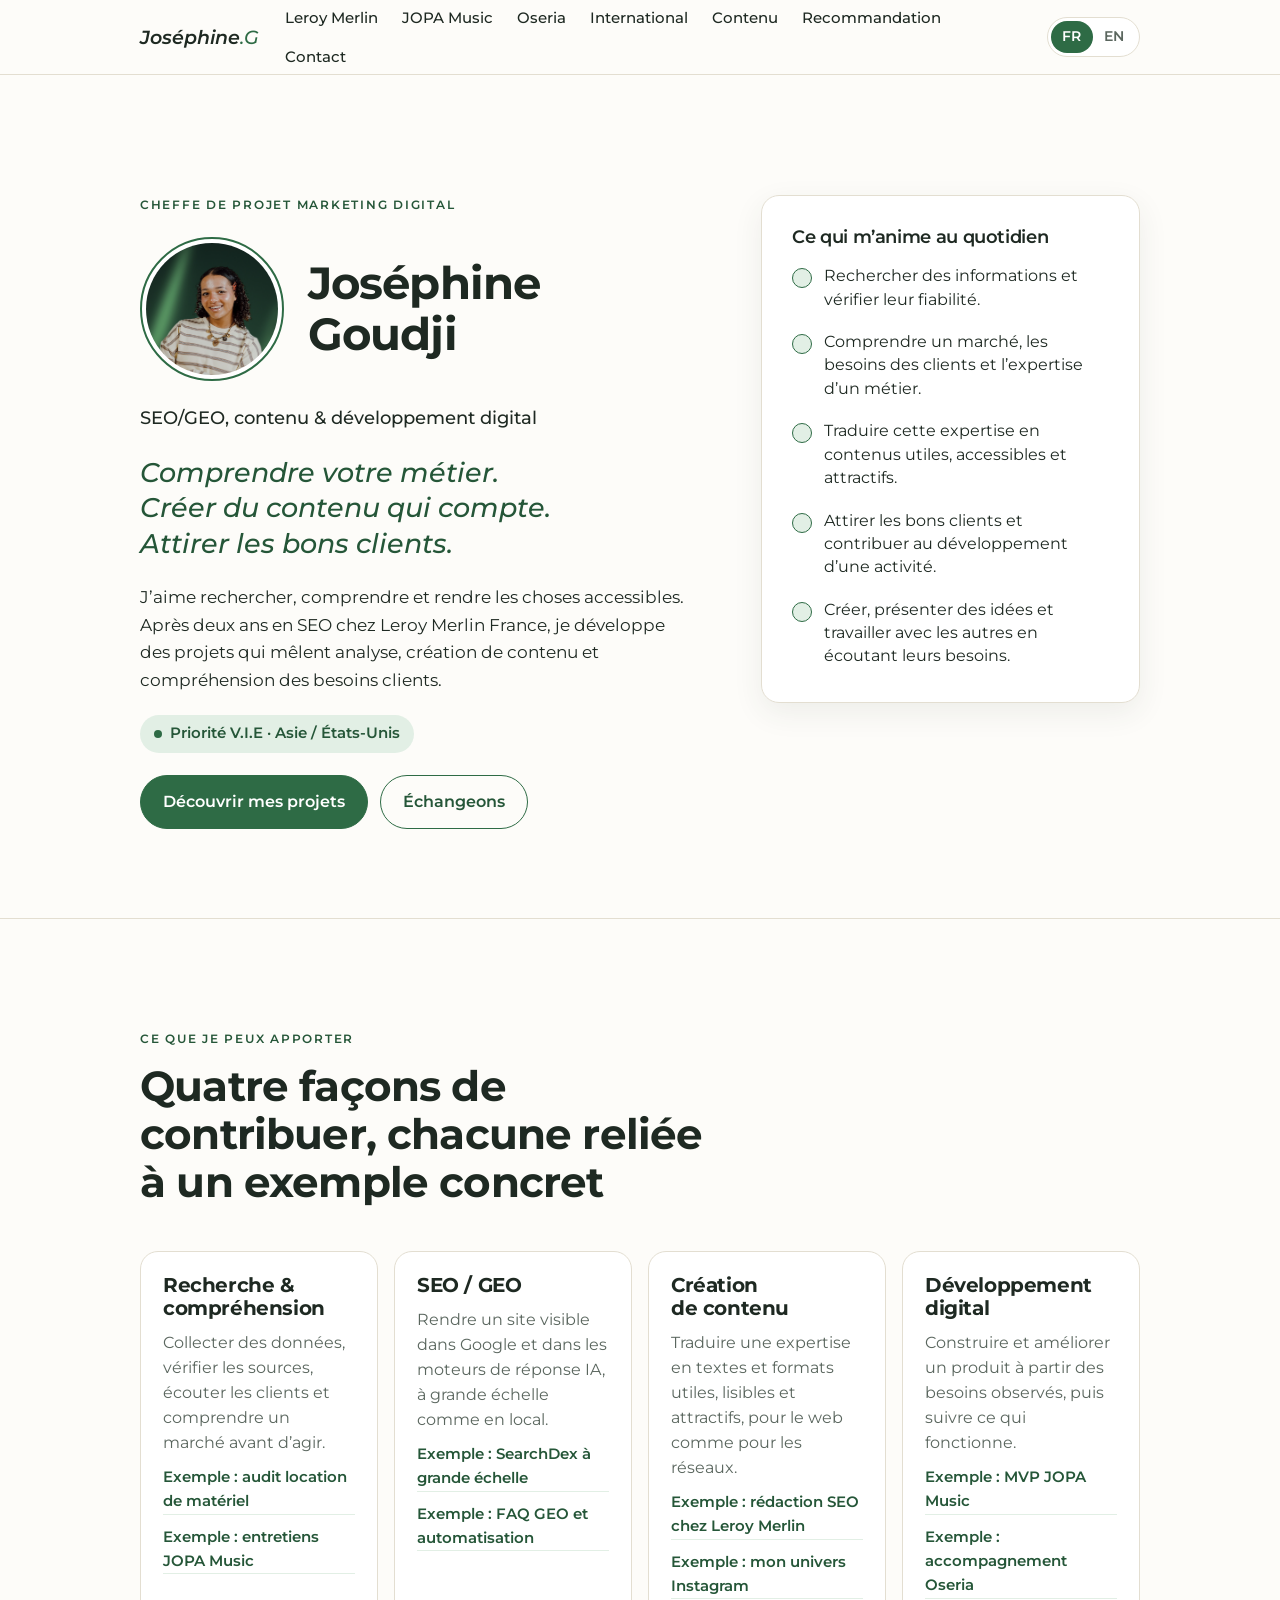
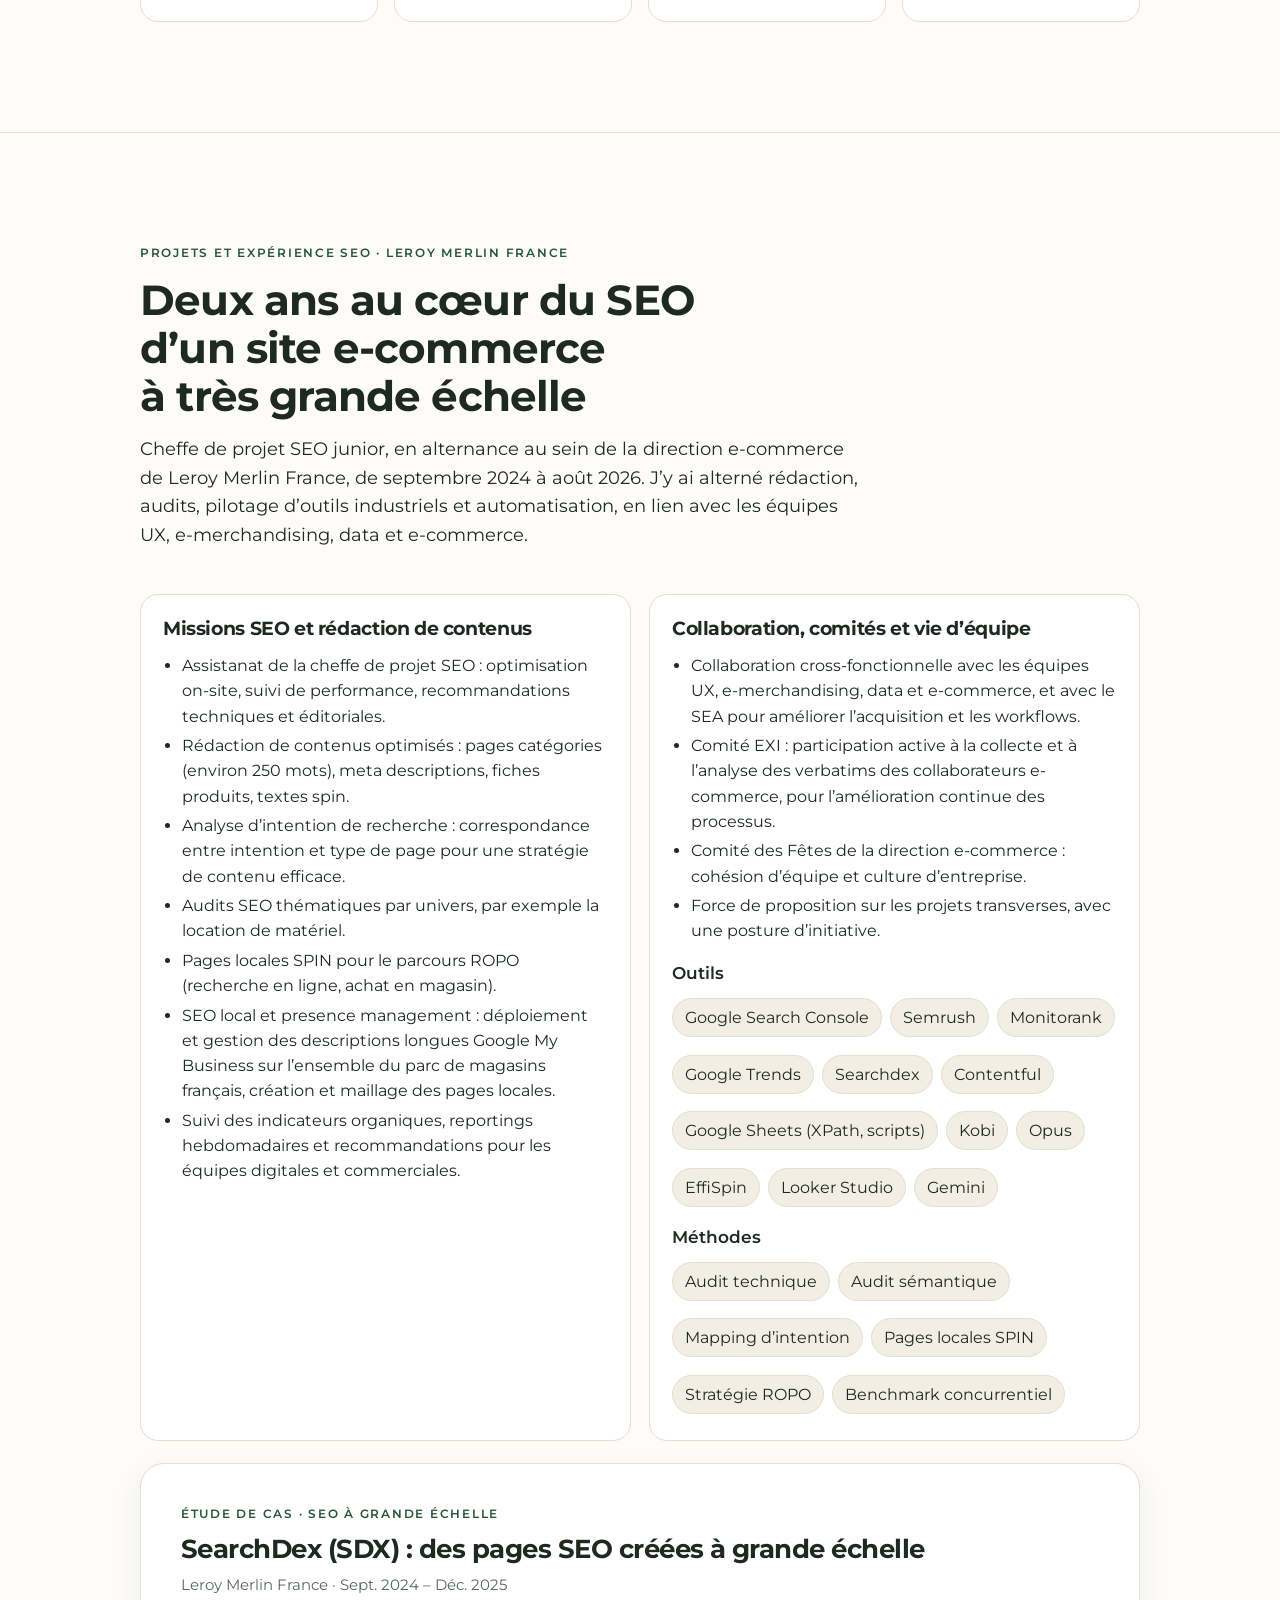
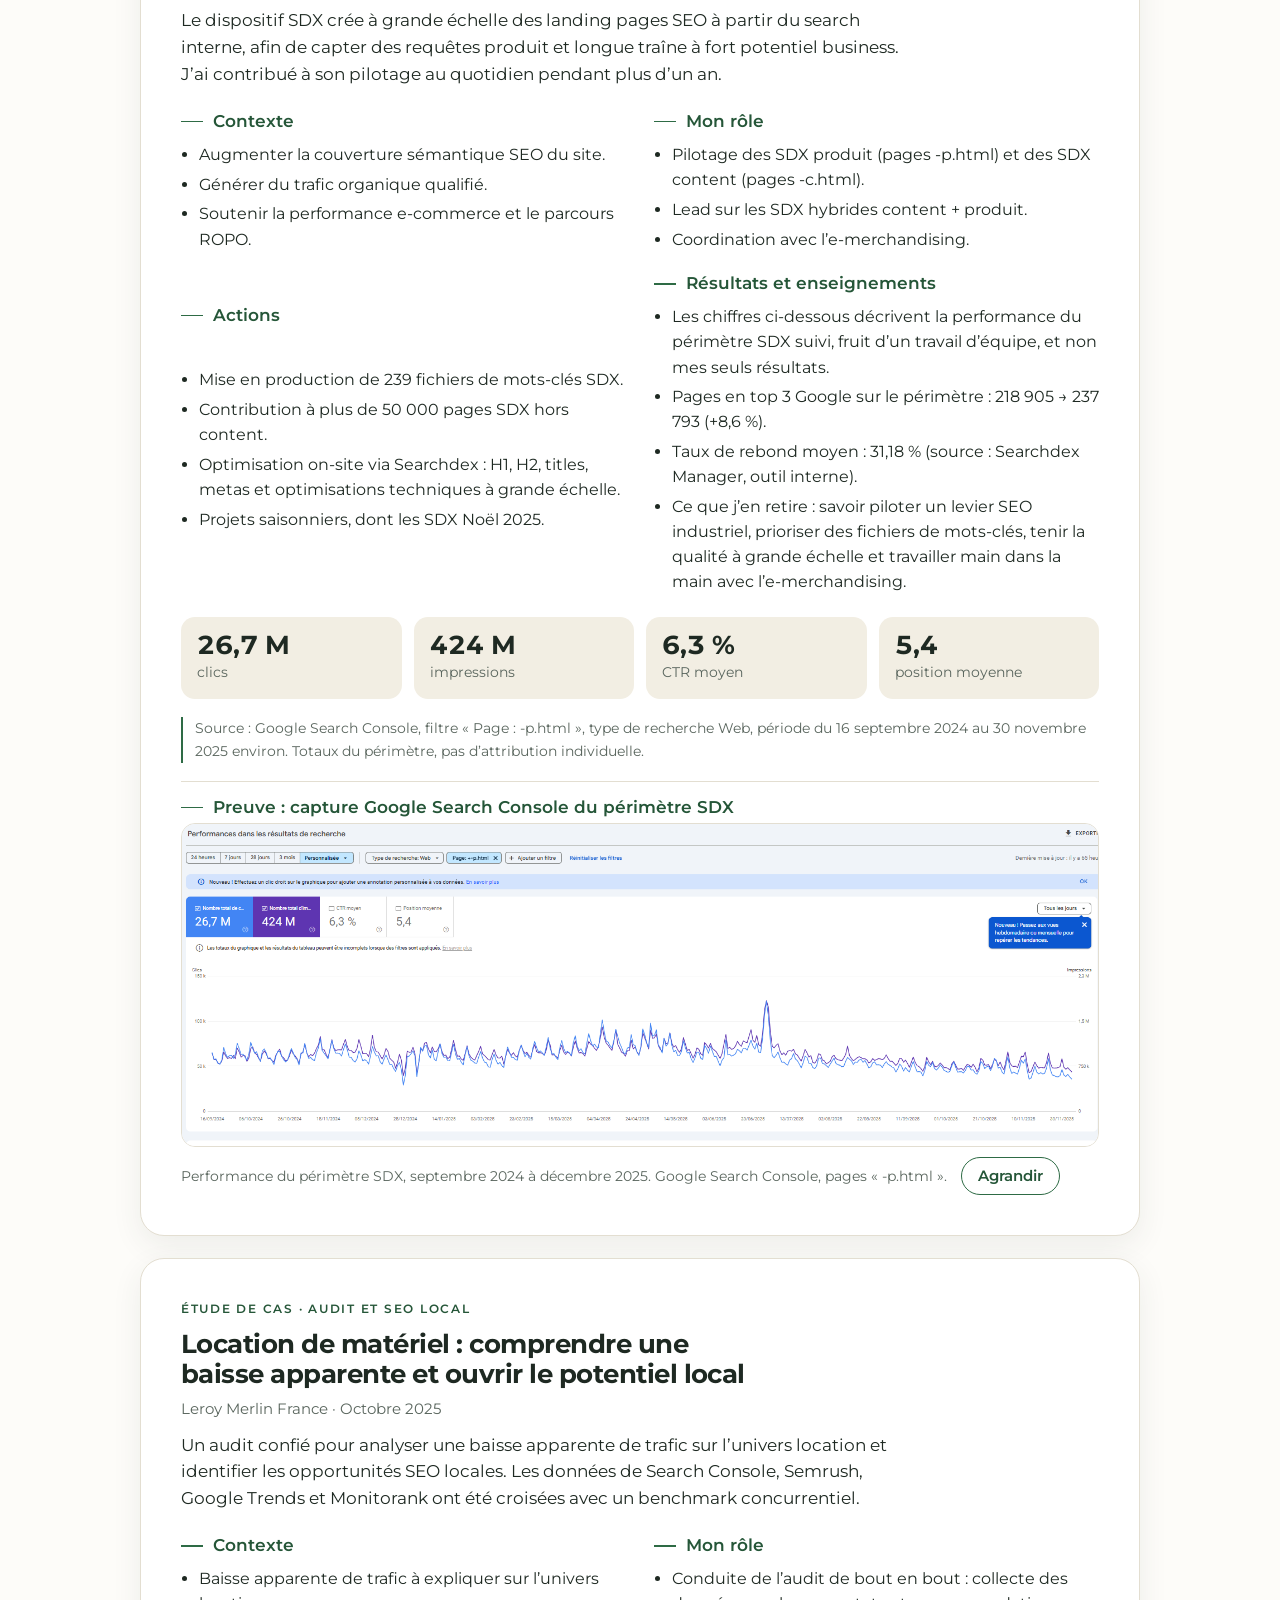
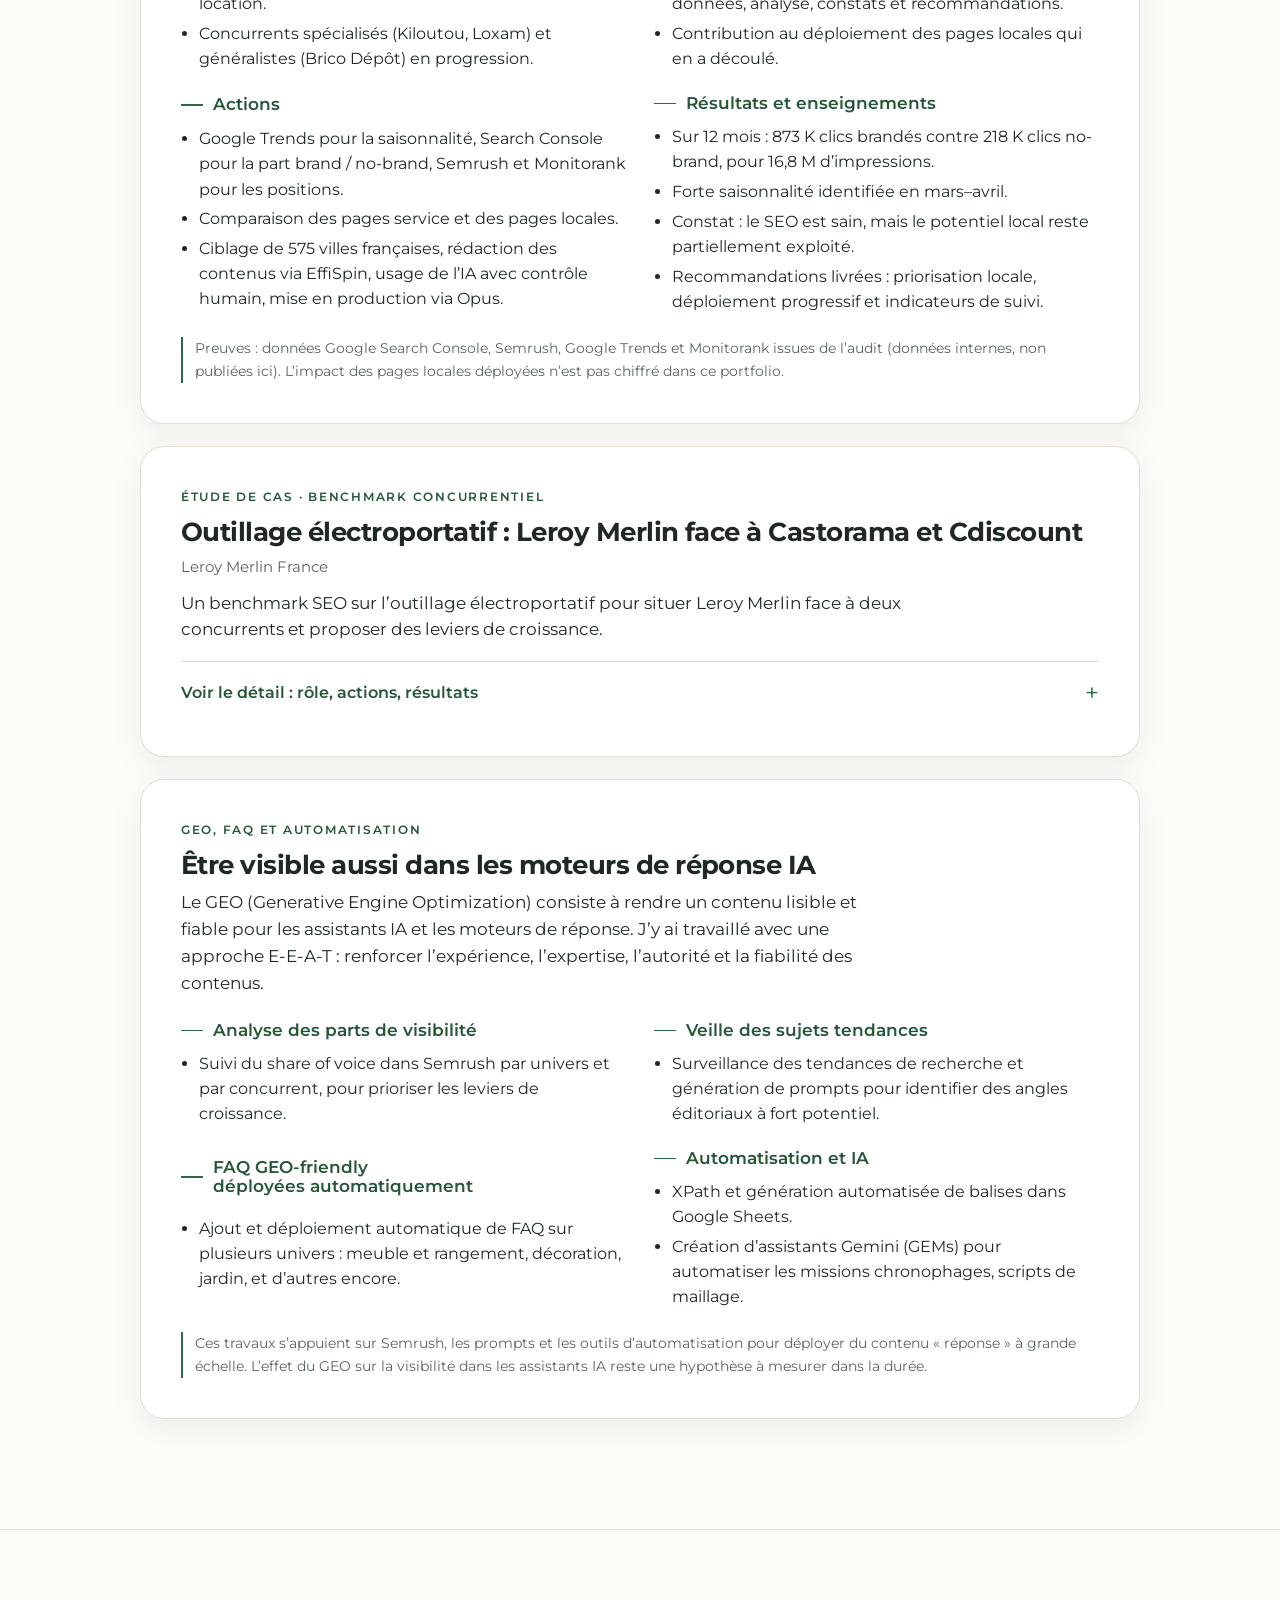
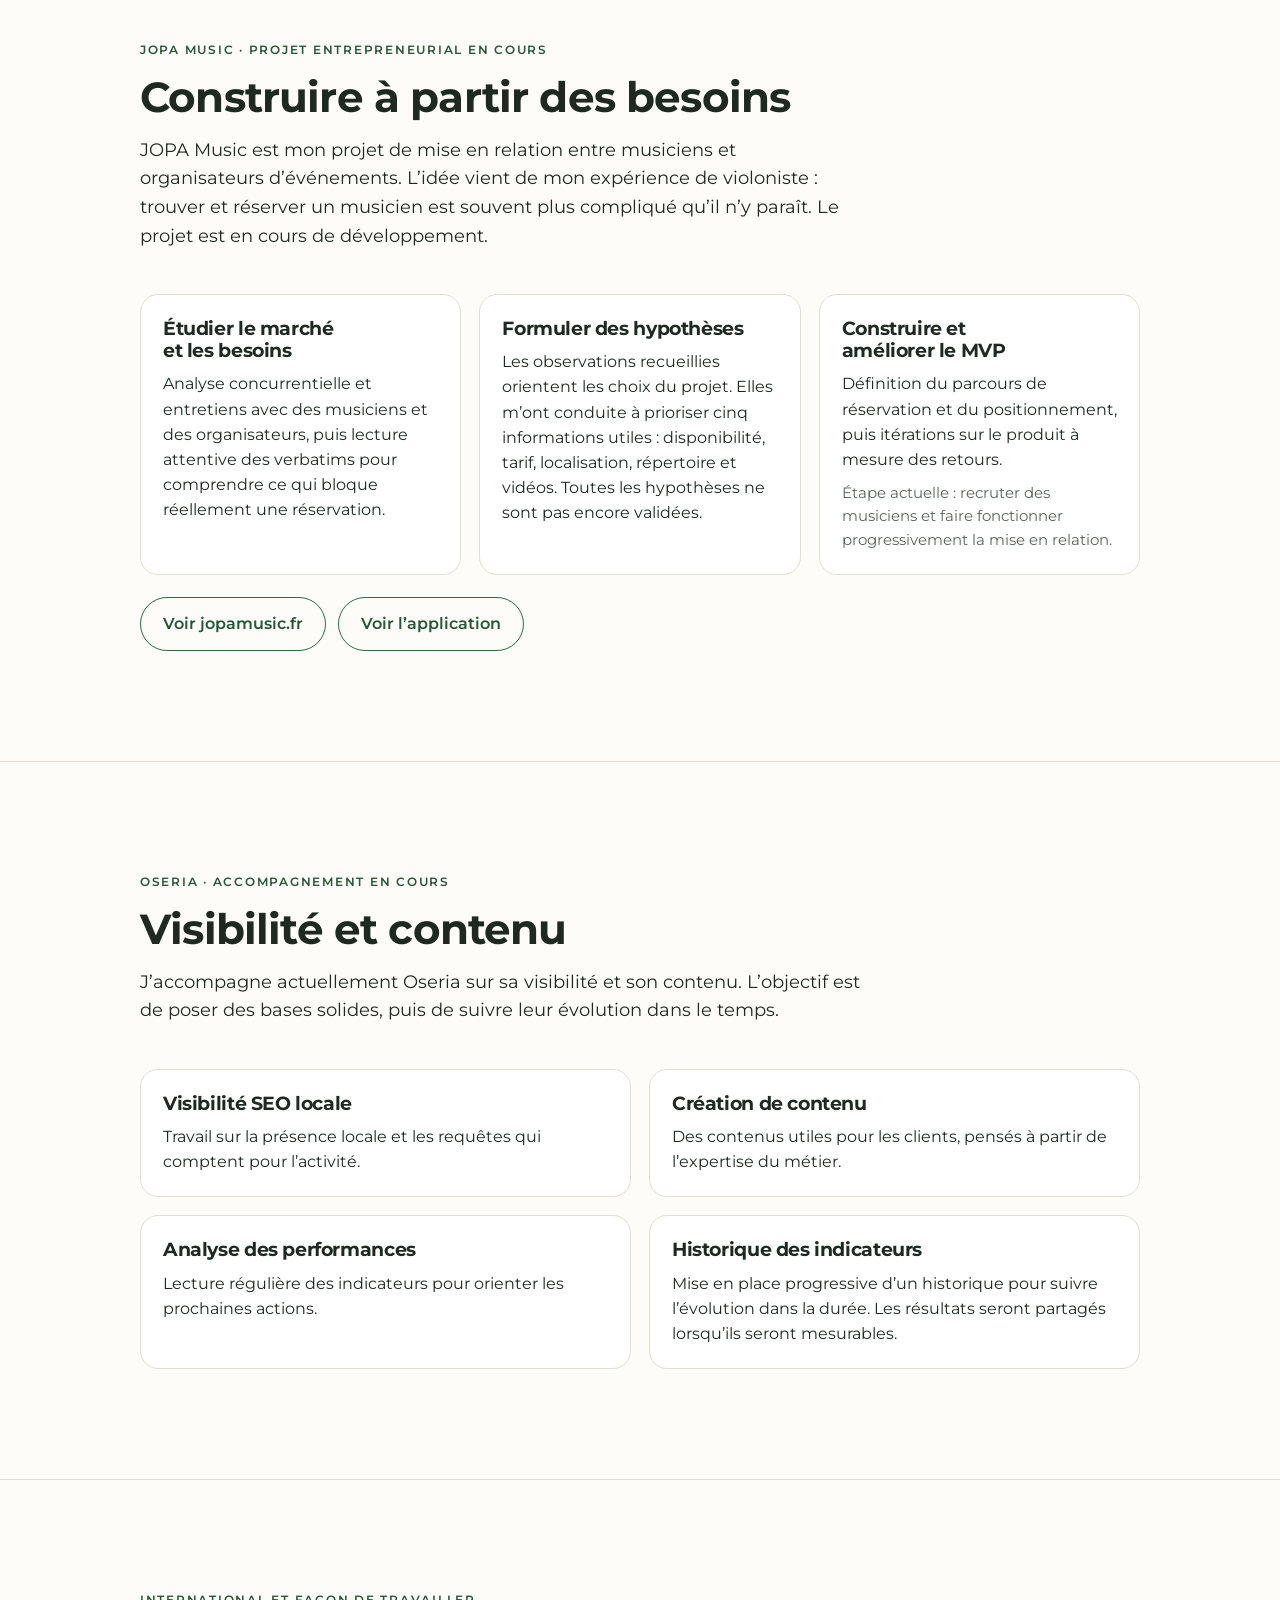
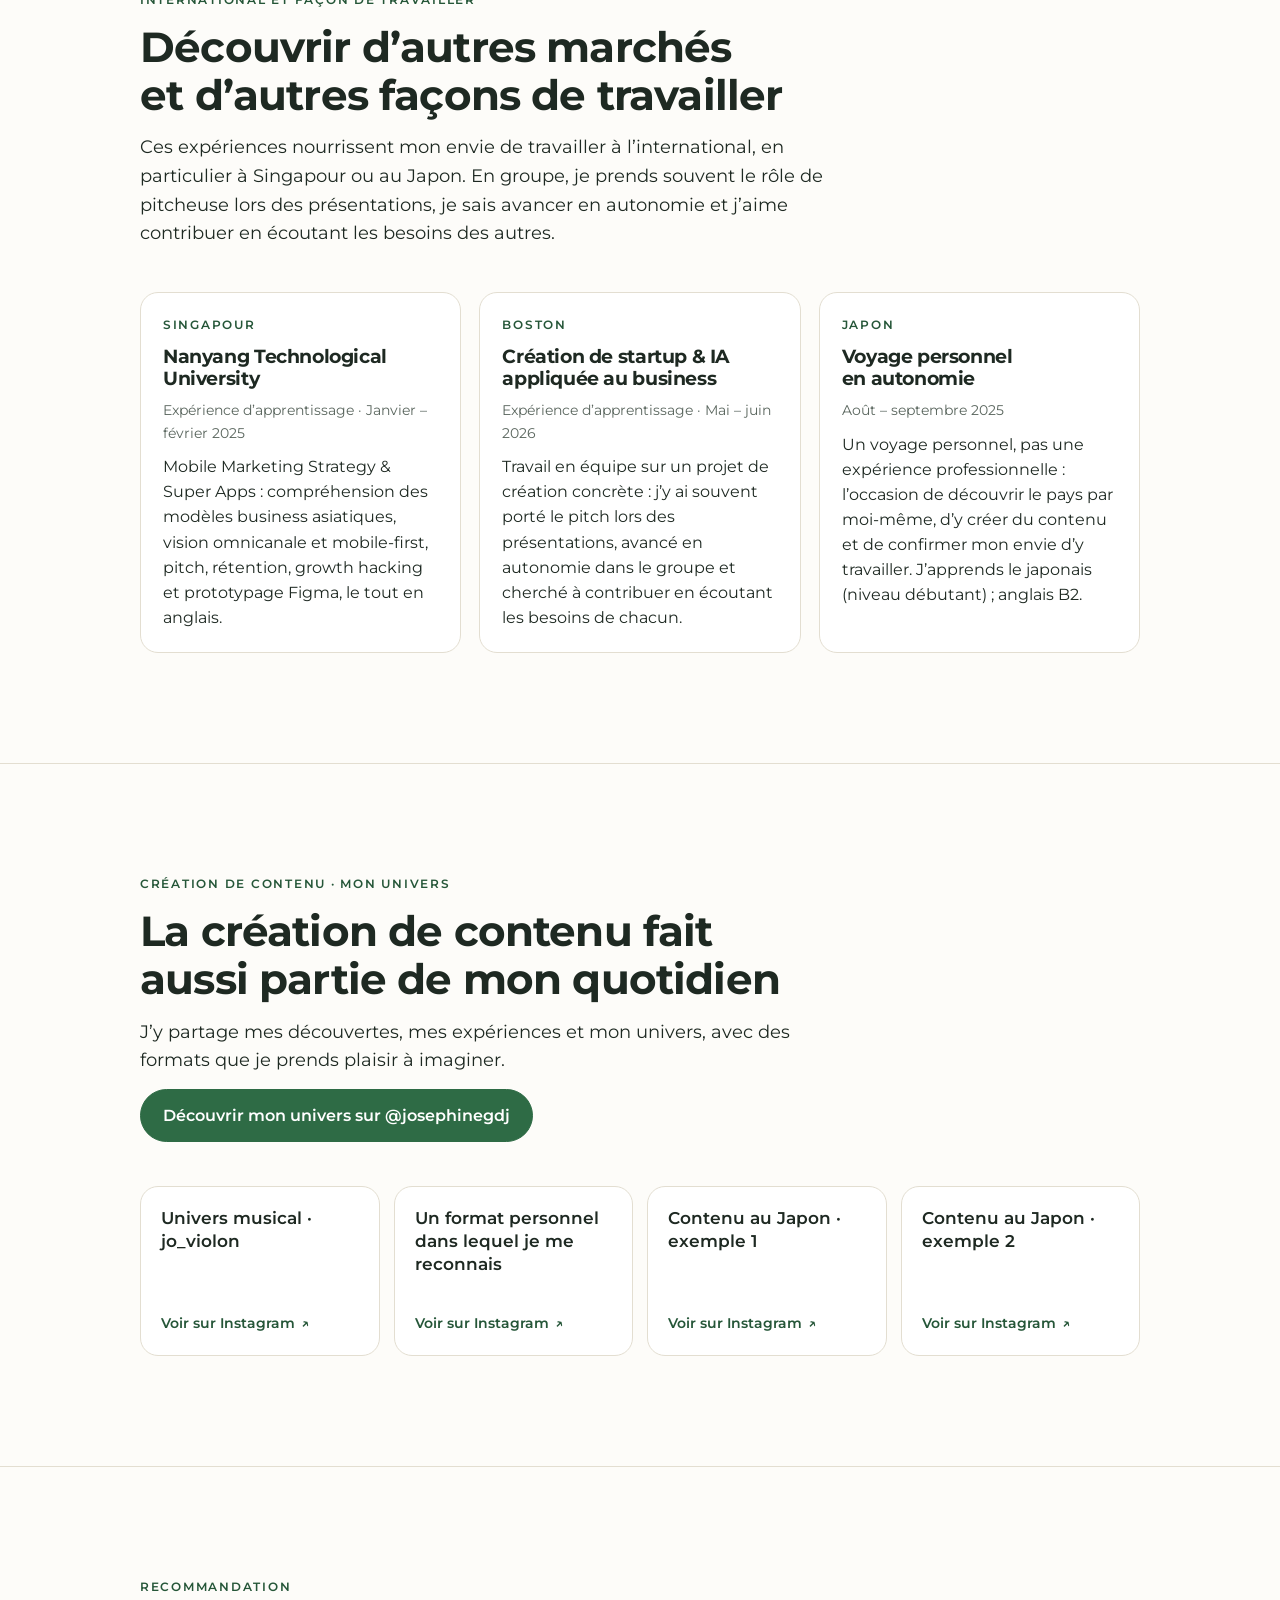
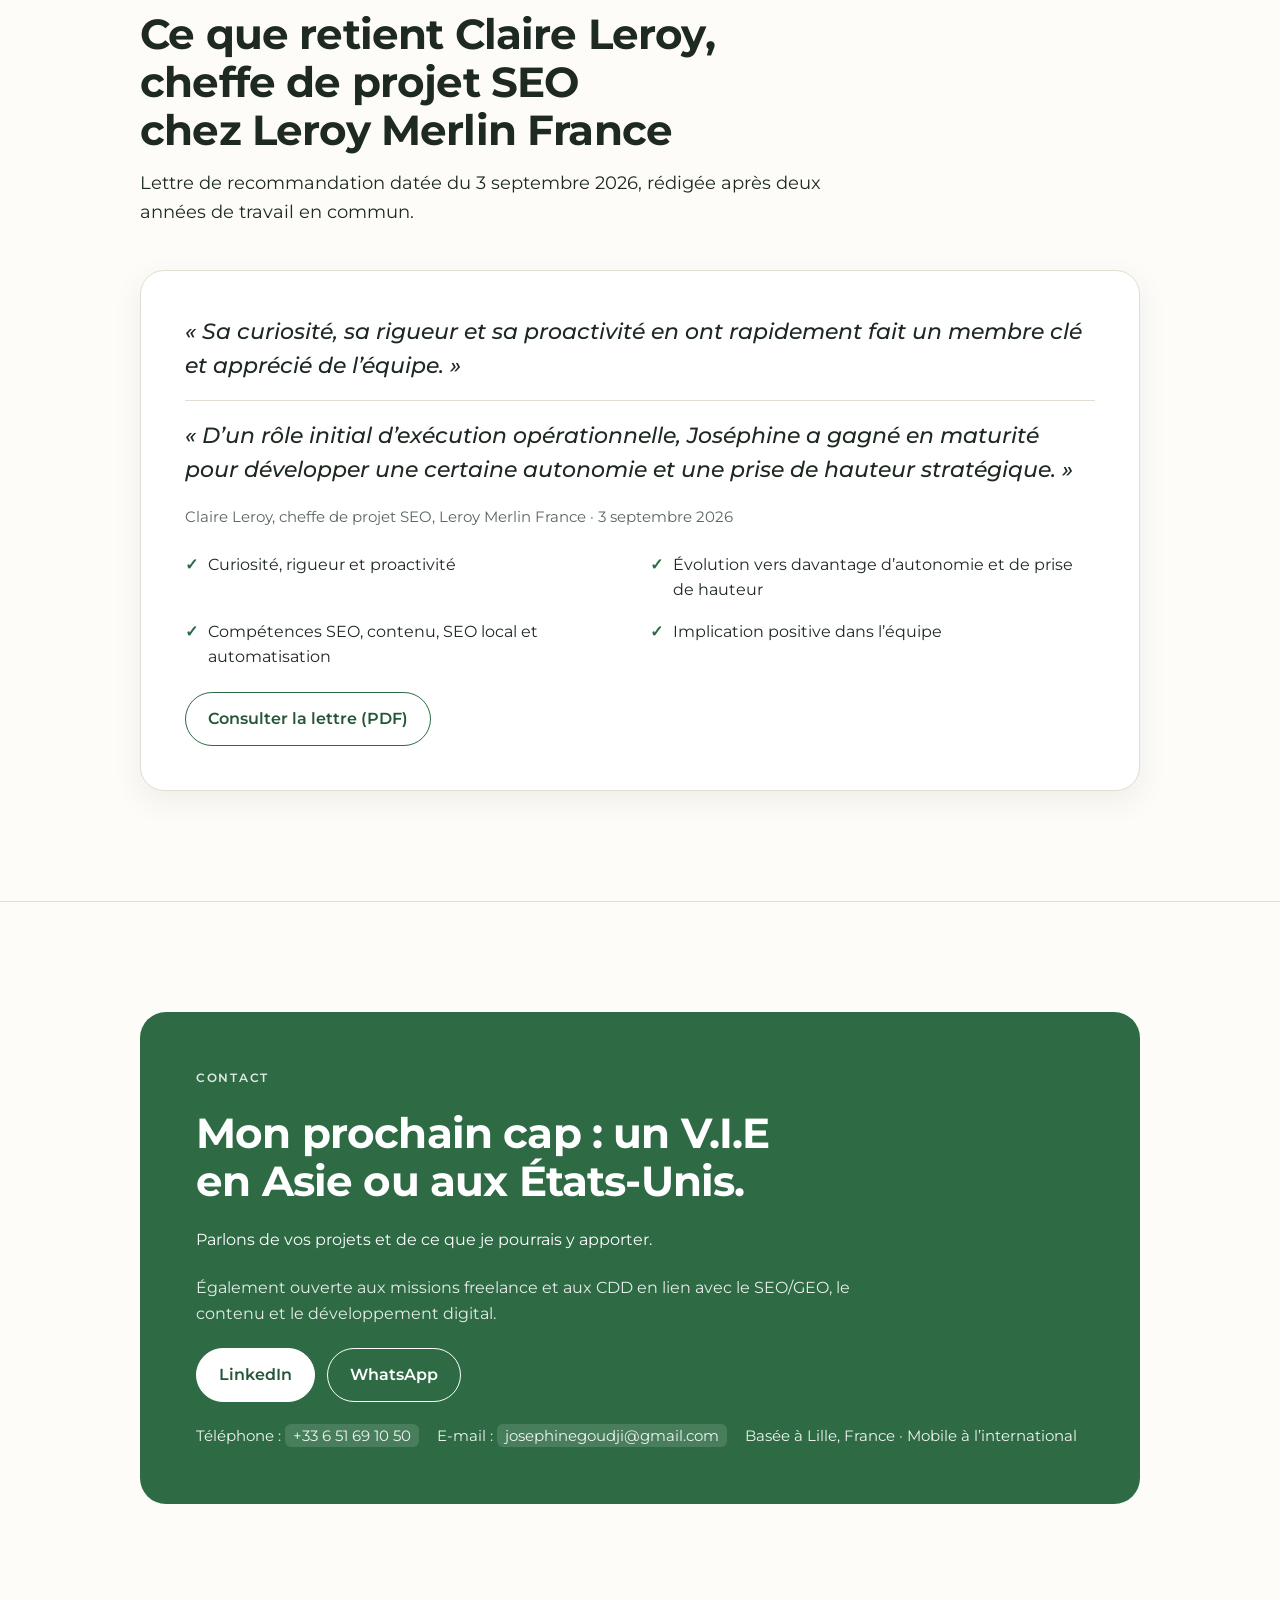
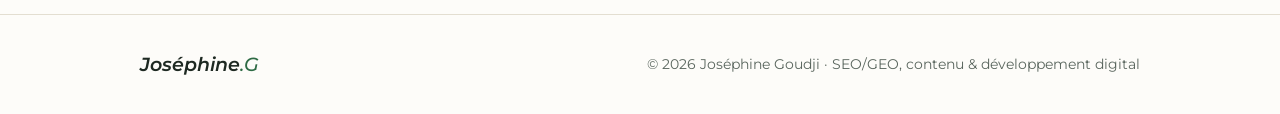
==== commit 9c1bb481: "Add Josephine portrait beside name with responsive layout" ====
--- a/index.html
+++ b/index.html
@@ -85,6 +85,11 @@
 @media (prefers-reduced-motion: reduce){ .btn{transition:none} .btn:hover{transform:none} }
 
 /* hero */
+.hero-identity{display:flex;align-items:center;gap:24px;min-width:0}
+.hero-portrait{display:block;width:144px;height:144px;flex:0 0 144px;object-fit:cover;object-position:50% 25%;border-radius:50%;border:2px solid var(--accent);padding:4px;background:var(--surface)}
+.hero-identity h1{min-width:0;margin:0;font-size:clamp(2rem,3.5vw,3.8rem)}
+@media(max-width:600px){.hero-identity{flex-direction:column;align-items:flex-start;gap:18px}.hero-portrait{width:128px;height:128px;flex-basis:128px}.hero-identity h1{font-size:clamp(2rem,8vw,3rem)}}
+
 .hero{padding-block:clamp(56px,10vw,120px) clamp(48px,7vw,90px)}
 .hero-grid{display:grid;gap:clamp(28px,5vw,64px);grid-template-columns:1.25fr .85fr;align-items:start}
 @media (max-width: 860px){ .hero-grid{grid-template-columns:1fr} }
@@ -241,7 +246,7 @@
   <div class="wrap hero-grid">
     <div class="hero-inner fade">
       <span class="eyebrow"><span lang="fr">Cheffe de projet marketing digital</span><span lang="en">Digital marketing project manager</span></span>
-      <h1>Joséphine Goudji</h1>
+      <div class="hero-identity"><img class="hero-portrait" src="src/assets/josephine-portrait.jpeg" alt="Joséphine Goudji" width="144" height="144" fetchpriority="high"><h1>Joséphine Goudji</h1></div>
       <p class="sub"><span lang="fr">SEO/GEO, contenu &amp; développement digital</span><span lang="en">SEO/GEO, content &amp; digital growth</span></p>
       <p class="tagline"><span lang="fr">Comprendre votre métier. Créer du contenu qui compte. Attirer les bons clients.</span><span lang="en">Understand your business. Create content that counts. Attract the right customers.</span></p>
       <p class="intro"><span lang="fr">J’aime rechercher, comprendre et rendre les choses accessibles. Après deux ans en SEO chez Leroy Merlin France, je développe des projets qui mêlent analyse, création de contenu et compréhension des besoins clients.</span><span lang="en">I like researching, understanding and making things accessible. After two years in SEO at Leroy Merlin France, I build projects that combine analysis, content creation and a close reading of customer needs.</span></p>
